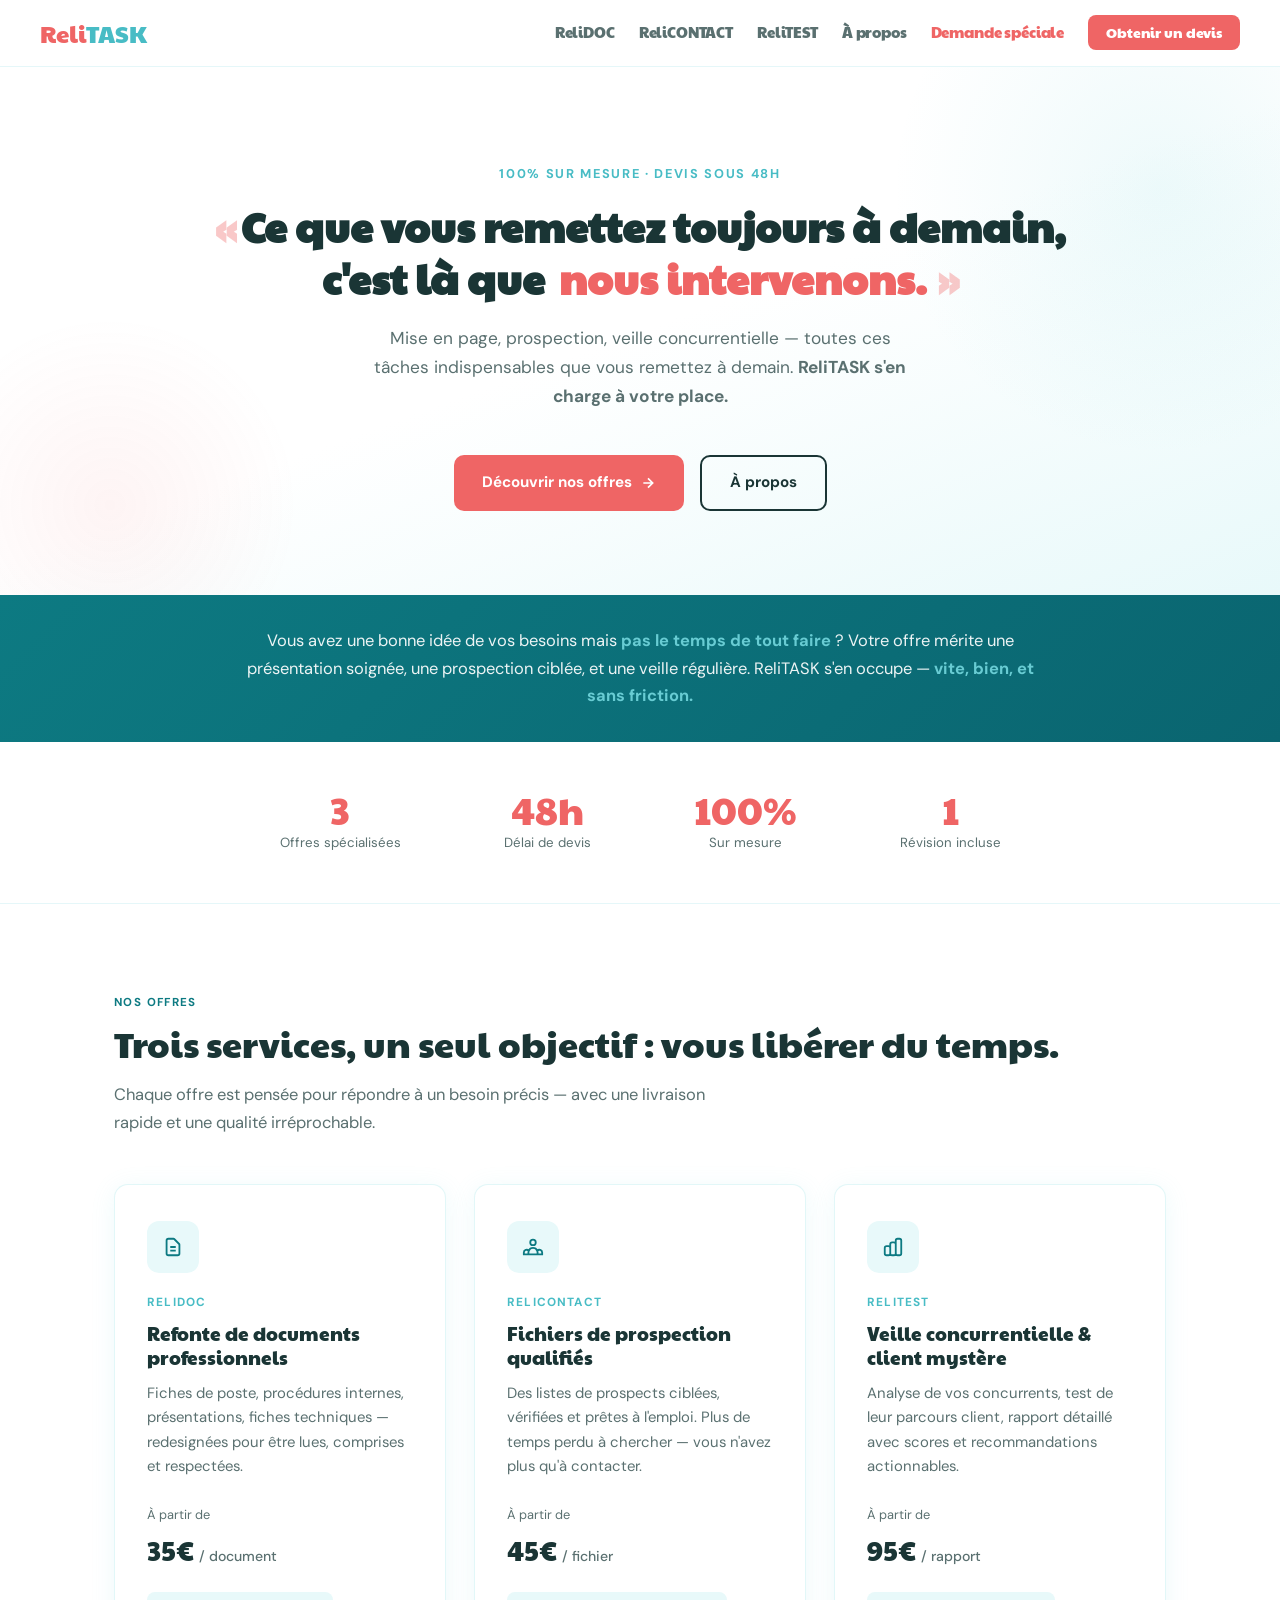
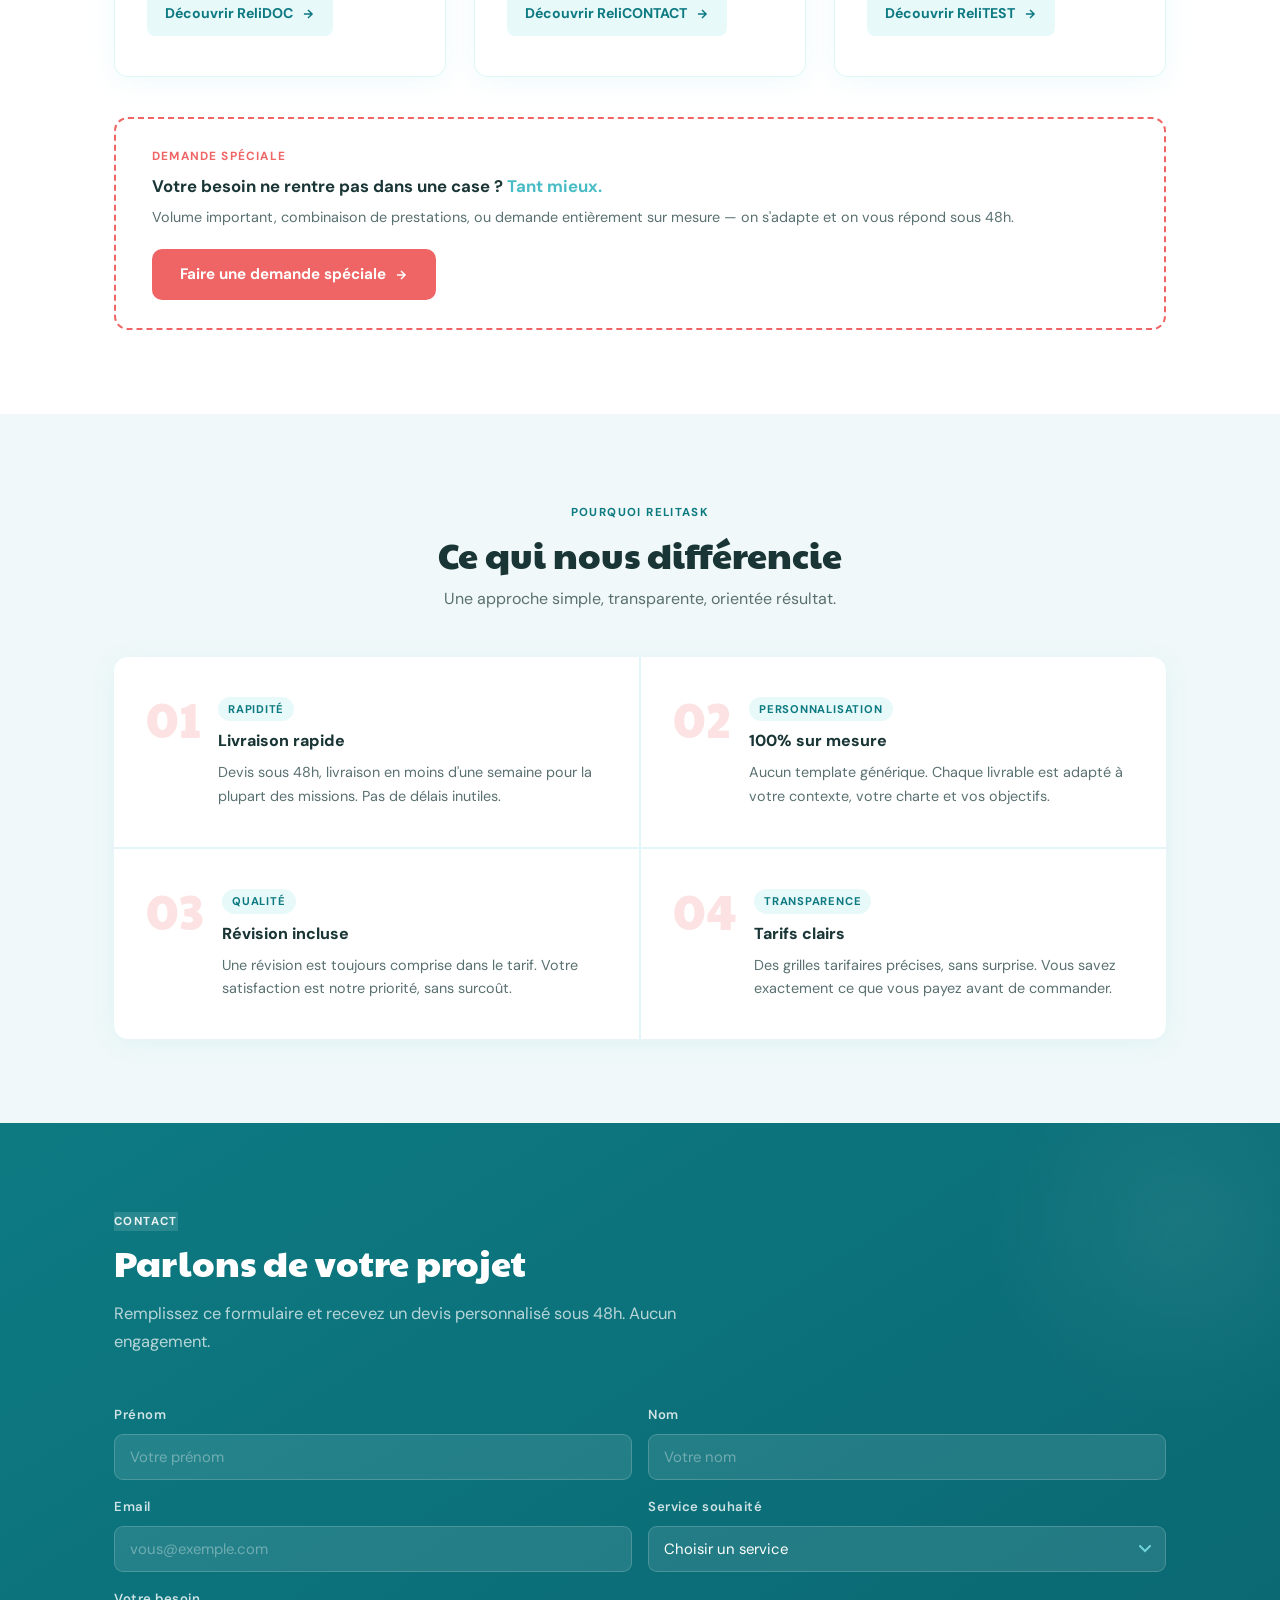
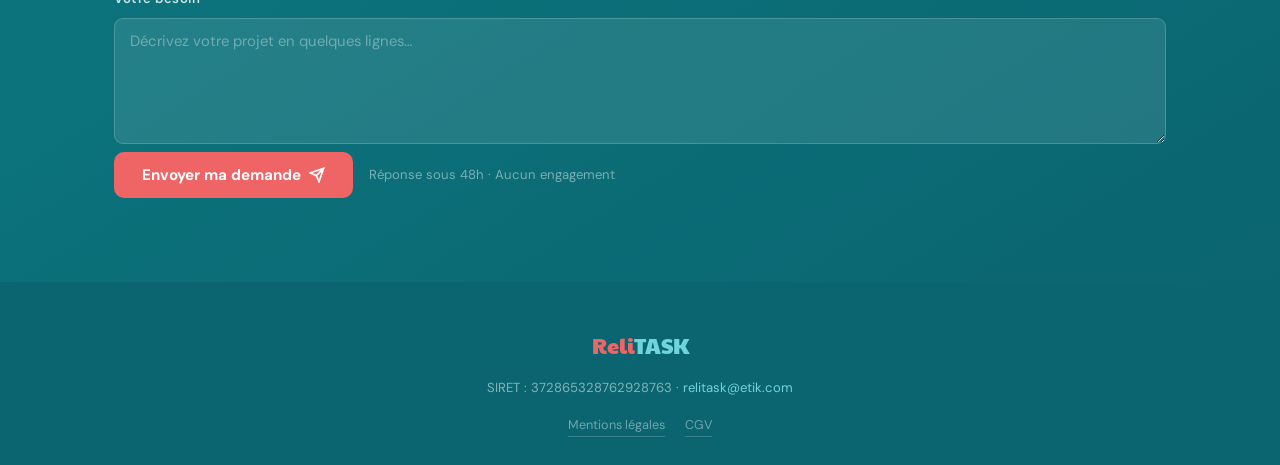
==== index.html @ 3142291b "Add files via upload" ====
<!DOCTYPE html>
<html lang="fr">
<head>
  <meta charset="UTF-8" />
  <meta name="viewport" content="width=device-width, initial-scale=1.0" />
  <title>ReliTASK — Déléguer pour mieux avancer</title>
  <link rel="stylesheet" href="style.css" />
  <link rel="preconnect" href="https://fonts.googleapis.com" />
  <link href="https://fonts.googleapis.com/css2?family=DM+Sans:ital,opsz,wght@0,9..40,300;0,9..40,400;0,9..40,500;0,9..40,600;0,9..40,700;0,9..40,800;1,9..40,400&family=Paytone+One&display=swap" rel="stylesheet" />
  <style>
    /* HERO — animation mot par mot */
    .hero__title .word {
      display: inline-block;
      opacity: 0;
      transform: translateY(26px);
      animation: wordIn 0.52s cubic-bezier(0.22,1,0.36,1) forwards;
    }
    @keyframes wordIn { to { opacity: 1; transform: translateY(0); } }
    .w1{animation-delay:.05s} .w2{animation-delay:.12s} .w3{animation-delay:.19s}
    .w4{animation-delay:.26s} .w5{animation-delay:.33s} .w6{animation-delay:.40s}
    .w7{animation-delay:.47s} .w8{animation-delay:.54s} .w9{animation-delay:.61s}
    .w10{animation-delay:.68s} .w11{animation-delay:.75s}

    /* Guillemets citation */
    .hero-guillemet-open,
    .hero-guillemet-close {
      font-family: var(--font-logo);
      font-size: inherit;
      color: var(--coral);
      opacity: 0.35;
      vertical-align: baseline;
    }
    .hero-guillemet-open { margin-right: 4px; }
    .hero-guillemet-close { margin-left: 4px; }

    /* Surbrillance animée du mot final */
    .hero-key {
      color: var(--coral);
      position: relative;
      display: inline-block;
      padding: 0 6px;
      border-radius: 8px;
      background-size: 0% 100%;
      background-image: linear-gradient(135deg, rgba(239,101,101,0.15), rgba(239,101,101,0.08));
      background-repeat: no-repeat;
      background-position: left center;
      animation: bgReveal 0.7s ease 1.2s forwards;
    }
    @keyframes bgReveal { to { background-size: 100% 100%; } }

    /* Section Pourquoi — nouvelle version */
    .why-v2 {
      display: grid;
      grid-template-columns: 1fr 1fr;
      gap: 2px;
      border-radius: var(--radius);
      overflow: hidden;
      box-shadow: var(--shadow);
      background: rgba(112,212,219,0.1);
    }
    @media (max-width: 700px) { .why-v2 { grid-template-columns: 1fr; } }

    .why-v2-item {
      padding: 38px 32px;
      background: var(--white);
      display: flex;
      gap: 18px;
      align-items: flex-start;
      transition: background 0.22s;
    }
    .why-v2-item:hover { background: var(--cyan-light); }

    .why-v2-num {
      font-family: var(--font-logo);
      font-size: 3rem;
      line-height: 1;
      color: var(--coral);
      opacity: 0.18;
      flex-shrink: 0;
      transition: opacity 0.22s;
    }
    .why-v2-item:hover .why-v2-num { opacity: 0.45; }

    .why-v2-tag {
      display: inline-block;
      background: var(--cyan-light);
      color: var(--cyan-deep);
      font-size: 0.7rem;
      font-weight: 700;
      padding: 3px 10px;
      border-radius: 20px;
      margin-bottom: 7px;
      letter-spacing: 0.07em;
      text-transform: uppercase;
    }
    .why-v2-item h4 { font-weight: 800; font-size: 1rem; color: var(--text-dark); margin-bottom: 6px; }
    .why-v2-item p { font-size: 0.9rem; color: var(--gray); line-height: 1.65; }
  </style>
</head>
<body>

<nav class="navbar">
  <div class="navbar__inner">
    <a href="index.html" class="logo"><span class="reli">Reli</span><span class="task">TASK</span></a>
    <ul class="nav-links">
      <li><a href="relidoc.html">ReliDOC</a></li>
      <li><a href="relicontact.html">ReliCONTACT</a></li>
      <li><a href="relitest.html">ReliTEST</a></li>
      <li><a href="a-propos.html">À propos</a></li>
      <li><a href="devis-special.html" class="nav-special">Demande spéciale</a></li>
      <li><a href="#contact" class="nav-cta">Obtenir un devis</a></li>
    </ul>
  </div>
</nav>

<!-- HERO -->
<section class="hero">
  <div class="hero__label">100% sur mesure · Devis sous 48h</div>
  <h1 class="hero__title" style="font-size:clamp(1.6rem, 3.2vw, 2.6rem); display:flex; flex-direction:column; align-items:center; gap:0.15em;">
    <span style="white-space:nowrap;"><span class="hero-guillemet-open">«</span><span class="word w1">Ce</span>&nbsp;<span class="word w2">que</span>&nbsp;<span class="word w3">vous</span>&nbsp;<span class="word w4">remettez</span>&nbsp;<span class="word w5">toujours</span>&nbsp;<span class="word w6">à</span>&nbsp;<span class="word w7">demain,</span></span>
    <span style="white-space:nowrap;"><span class="word w8">c'est</span>&nbsp;<span class="word w9">là</span>&nbsp;<span class="word w10">que</span>&nbsp;<span class="word w11 hero-key">nous intervenons.</span><span class="hero-guillemet-close">»</span></span>
  </h1>
  <p class="hero__desc" style="animation: wordIn 0.6s ease 0.95s both;">
    Mise en page, prospection, veille concurrentielle — toutes ces tâches indispensables que vous remettez à demain. <strong>ReliTASK s'en charge à votre place.</strong>
  </p>
  <div class="hero__actions" style="animation: wordIn 0.6s ease 1.1s both;">
    <a href="#services" class="btn btn-primary">
      Découvrir nos offres
      <svg width="16" height="16" viewBox="0 0 24 24" fill="none" stroke="currentColor" stroke-width="2.5"><path d="M5 12h14M12 5l7 7-7 7"/></svg>
    </a>
    <a href="a-propos.html" class="btn btn-outline">À propos</a>
  </div>
</section>

<!-- PROBLEM STRIP -->
<div class="problem-strip">
  <p>Vous avez une bonne idée de vos besoins mais <strong>pas le temps de tout faire</strong> ? Votre offre mérite une présentation soignée, une prospection ciblée, et une veille régulière. ReliTASK s'en occupe — <strong>vite, bien, et sans friction.</strong></p>
</div>

<!-- STATS -->
<div class="stats-strip">
  <div class="stats-inner">
    <div class="stat reveal"><div class="stat__num">3</div><div class="stat__label">Offres spécialisées</div></div>
    <div class="stat reveal reveal-delay-1"><div class="stat__num">48h</div><div class="stat__label">Délai de devis</div></div>
    <div class="stat reveal reveal-delay-2"><div class="stat__num">100%</div><div class="stat__label">Sur mesure</div></div>
    <div class="stat reveal reveal-delay-3"><div class="stat__num">1</div><div class="stat__label">Révision incluse</div></div>
  </div>
</div>

<!-- SERVICES -->
<section class="section" id="services" style="position:relative; overflow:hidden;">
  <div class="logo-watermark">RT</div>
  <div class="container" style="position:relative; z-index:1;">
    <div class="badge reveal">Nos offres</div>
    <h2 class="section-title reveal">Trois services, un seul objectif : vous libérer du temps.</h2>
    <p class="section-sub reveal">Chaque offre est pensée pour répondre à un besoin précis — avec une livraison rapide et une qualité irréprochable.</p>

    <div class="services-grid">
      <div class="service-card reveal" onclick="location.href='relidoc.html'">
        <div class="card-icon">
          <svg viewBox="0 0 24 24" fill="none" stroke="currentColor" stroke-width="2"><path d="M9 12h6m-6 4h6m2 5H7a2 2 0 01-2-2V5a2 2 0 012-2h5.586a1 1 0 01.707.293l5.414 5.414a1 1 0 01.293.707V19a2 2 0 01-2 2z"/></svg>
        </div>
        <div class="card-name">ReliDOC</div>
        <div class="card-title">Refonte de documents professionnels</div>
        <p class="card-desc">Fiches de poste, procédures internes, présentations, fiches techniques — redesignées pour être lues, comprises et respectées.</p>
        <div class="card-from">À partir de</div>
        <div class="card-price">35€ <span>/ document</span></div>
        <a href="relidoc.html" class="card-link">Découvrir ReliDOC <svg width="14" height="14" viewBox="0 0 24 24" fill="none" stroke="currentColor" stroke-width="2.5"><path d="M5 12h14M12 5l7 7-7 7"/></svg></a>
      </div>

      <div class="service-card reveal reveal-delay-1" onclick="location.href='relicontact.html'">
        <div class="card-icon">
          <svg viewBox="0 0 24 24" fill="none" stroke="currentColor" stroke-width="2"><path d="M17 20h5v-2a3 3 0 00-5.356-1.857M17 20H7m10 0v-2c0-.656-.126-1.283-.356-1.857M7 20H2v-2a3 3 0 015.356-1.857M7 20v-2c0-.656.126-1.283.356-1.857m0 0a5.002 5.002 0 019.288 0M15 7a3 3 0 11-6 0 3 3 0 016 0z"/></svg>
        </div>
        <div class="card-name">ReliCONTACT</div>
        <div class="card-title">Fichiers de prospection qualifiés</div>
        <p class="card-desc">Des listes de prospects ciblées, vérifiées et prêtes à l'emploi. Plus de temps perdu à chercher — vous n'avez plus qu'à contacter.</p>
        <div class="card-from">À partir de</div>
        <div class="card-price">45€ <span>/ fichier</span></div>
        <a href="relicontact.html" class="card-link">Découvrir ReliCONTACT <svg width="14" height="14" viewBox="0 0 24 24" fill="none" stroke="currentColor" stroke-width="2.5"><path d="M5 12h14M12 5l7 7-7 7"/></svg></a>
      </div>

      <div class="service-card reveal reveal-delay-2" onclick="location.href='relitest.html'">
        <div class="card-icon">
          <svg viewBox="0 0 24 24" fill="none" stroke="currentColor" stroke-width="2"><path d="M9 19v-6a2 2 0 00-2-2H5a2 2 0 00-2 2v6a2 2 0 002 2h2a2 2 0 002-2zm0 0V9a2 2 0 012-2h2a2 2 0 012 2v10m-6 0a2 2 0 002 2h2a2 2 0 002-2m0 0V5a2 2 0 012-2h2a2 2 0 012 2v14a2 2 0 01-2 2h-2a2 2 0 01-2-2z"/></svg>
        </div>
        <div class="card-name">ReliTEST</div>
        <div class="card-title">Veille concurrentielle &amp; client mystère</div>
        <p class="card-desc">Analyse de vos concurrents, test de leur parcours client, rapport détaillé avec scores et recommandations actionnables.</p>
        <div class="card-from">À partir de</div>
        <div class="card-price">95€ <span>/ rapport</span></div>
        <a href="relitest.html" class="card-link">Découvrir ReliTEST <svg width="14" height="14" viewBox="0 0 24 24" fill="none" stroke="currentColor" stroke-width="2.5"><path d="M5 12h14M12 5l7 7-7 7"/></svg></a>
      </div>
    </div>

    <!-- DEMANDE SPÉCIALE avec "Tant mieux" -->
    <div class="reveal" style="margin-top:40px; background:var(--white); border:2px dashed var(--coral); border-radius:var(--radius); padding:28px 36px; display:flex; align-items:center; justify-content:space-between; gap:20px; flex-wrap:wrap;">
      <div>
        <div style="font-size:0.74rem; font-weight:700; letter-spacing:0.1em; text-transform:uppercase; color:var(--coral); margin-bottom:6px;">Demande spéciale</div>
        <p style="font-size:1.05rem; font-weight:700; color:var(--text-dark); margin-bottom:4px;">
          Votre besoin ne rentre pas dans une case ? <span style="color:var(--cyan-dark);">Tant mieux.</span>
        </p>
        <p style="font-size:0.9rem; color:var(--gray);">Volume important, combinaison de prestations, ou demande entièrement sur mesure — on s'adapte et on vous répond sous 48h.</p>
      </div>
      <a href="devis-special.html" class="btn btn-primary" style="flex-shrink:0;">
        Faire une demande spéciale
        <svg width="14" height="14" viewBox="0 0 24 24" fill="none" stroke="currentColor" stroke-width="2.5"><path d="M5 12h14M12 5l7 7-7 7"/></svg>
      </a>
    </div>
  </div>
</section>

<!-- POURQUOI RELITASK — REDESIGNÉ -->
<section class="section section--alt">
  <div class="container">
    <div style="text-align:center; margin-bottom:44px;">
      <div class="badge reveal">Pourquoi ReliTASK</div>
      <h2 class="section-title reveal" style="max-width:560px; margin:0 auto 10px;">Ce qui nous différencie</h2>
      <p style="font-size:1rem; color:var(--gray); max-width:480px; margin:0 auto;" class="reveal">Une approche simple, transparente, orientée résultat.</p>
    </div>

    <div class="why-v2">
      <div class="why-v2-item reveal">
        <div class="why-v2-num">01</div>
        <div>
          <div class="why-v2-tag">Rapidité</div>
          <h4>Livraison rapide</h4>
          <p>Devis sous 48h, livraison en moins d'une semaine pour la plupart des missions. Pas de délais inutiles.</p>
        </div>
      </div>
      <div class="why-v2-item reveal reveal-delay-1">
        <div class="why-v2-num">02</div>
        <div>
          <div class="why-v2-tag">Personnalisation</div>
          <h4>100% sur mesure</h4>
          <p>Aucun template générique. Chaque livrable est adapté à votre contexte, votre charte et vos objectifs.</p>
        </div>
      </div>
      <div class="why-v2-item reveal reveal-delay-1">
        <div class="why-v2-num">03</div>
        <div>
          <div class="why-v2-tag">Qualité</div>
          <h4>Révision incluse</h4>
          <p>Une révision est toujours comprise dans le tarif. Votre satisfaction est notre priorité, sans surcoût.</p>
        </div>
      </div>
      <div class="why-v2-item reveal reveal-delay-2">
        <div class="why-v2-num">04</div>
        <div>
          <div class="why-v2-tag">Transparence</div>
          <h4>Tarifs clairs</h4>
          <p>Des grilles tarifaires précises, sans surprise. Vous savez exactement ce que vous payez avant de commander.</p>
        </div>
      </div>
    </div>
  </div>
</section>

<!-- CONTACT -->
<section class="contact-section" id="contact">
  <div class="container">
    <div class="badge">Contact</div>
    <h2 class="section-title">Parlons de votre projet</h2>
    <p class="section-sub">Remplissez ce formulaire et recevez un devis personnalisé sous 48h. Aucun engagement.</p>
    <form id="contact-form" action="https://formspree.io/f/YOUR_FORM_ID" method="POST">
      <div class="form-grid">
        <div class="form-group">
          <label for="prenom">Prénom</label>
          <input type="text" id="prenom" name="prenom" placeholder="Votre prénom" required />
        </div>
        <div class="form-group">
          <label for="nom">Nom</label>
          <input type="text" id="nom" name="nom" placeholder="Votre nom" required />
        </div>
        <div class="form-group">
          <label for="email">Email</label>
          <input type="email" id="email" name="email" placeholder="vous@exemple.com" required />
        </div>
        <div class="form-group">
          <label for="service">Service souhaité</label>
          <select id="service" name="service">
            <option value="">Choisir un service</option>
            <option value="relidoc">ReliDOC — Documents</option>
            <option value="relicontact">ReliCONTACT — Prospection</option>
            <option value="relitest">ReliTEST — Veille concurrentielle</option>
            <option value="special">Demande spéciale</option>
          </select>
        </div>
        <div class="form-group full">
          <label for="message">Votre besoin</label>
          <textarea id="message" name="message" placeholder="Décrivez votre projet en quelques lignes…"></textarea>
        </div>
      </div>
      <div class="form-submit">
        <button type="submit" class="btn btn-primary" style="background:var(--coral);">
          Envoyer ma demande
          <svg width="16" height="16" viewBox="0 0 24 24" fill="none" stroke="currentColor" stroke-width="2.5"><path d="M22 2L11 13M22 2L15 22l-4-9-9-4 20-7z"/></svg>
        </button>
        <span style="font-size:0.82rem; color:rgba(255,255,255,0.45);">Réponse sous 48h · Aucun engagement</span>
      </div>
      <div class="form-success" id="form-success">Merci ! Votre message a bien été envoyé. Nous vous répondrons sous 48h.</div>
    </form>
  </div>
</section>

<footer class="footer">
  <div class="footer__logo"><span class="reli">Reli</span><span class="task">TASK</span></div>
  <div class="footer__info">SIRET : 372865328762928763 · <a href="mailto:relitask@etik.com">relitask@etik.com</a></div>
  <div class="footer__legal">
    <a href="mentions-legales.html">Mentions légales</a>
    <a href="mentions-legales.html#cgv">CGV</a>
  </div>
</footer>

<script>
  const obs = new IntersectionObserver((e) => e.forEach(x => { if (x.isIntersecting) x.target.classList.add('visible'); }), { threshold: 0.1 });
  document.querySelectorAll('.reveal').forEach(el => obs.observe(el));

  const form = document.getElementById('contact-form');
  if (form) {
    form.addEventListener('submit', function(e) {
      e.preventDefault();
      const action = form.getAttribute('action');
      if (action && action.includes('YOUR_FORM_ID')) {
        document.getElementById('form-success').style.display = 'block';
        form.reset();
        return;
      }
      fetch(form.action, { method: 'POST', body: new FormData(form), headers: { 'Accept': 'application/json' } })
        .then(r => { if (r.ok) { form.reset(); document.getElementById('form-success').style.display = 'block'; } });
    });
  }
</script>
</body>
</html>
---- style.css ----
/* ===== CHARTE GRAPHIQUE RELITASK ===== */
:root {
  --coral:        #ef6565;
  --coral-dark:   #d44f4f;
  --coral-light:  #fef2f2;
  --cyan:         #70d4db;
  --cyan-dark:    #48bcc5;
  --cyan-deep:    #0d7a82;
  --cyan-richer:  #0a6570;
  --cyan-light:   #e8f9fa;
  --white:        #ffffff;
  --text-dark:    #1a3535;
  --gray:         #5a7070;
  --gray-light:   #f0f8f9;
  --font:         'DM Sans', 'Inter', 'Segoe UI', sans-serif;
  --font-logo:    'Paytone One', sans-serif;
  --radius:       14px;
  --shadow:       0 4px 24px rgba(112,212,219,0.12);
  --shadow-hover: 0 12px 44px rgba(112,212,219,0.28);
}
*, *::before, *::after { box-sizing: border-box; margin: 0; padding: 0; }
html { scroll-behavior: smooth; }
body { font-family: var(--font); color: var(--text-dark); background: var(--white); line-height: 1.68; }
img { display: block; max-width: 100%; }
a { text-decoration: none; color: inherit; }
.container { max-width: 1100px; margin: 0 auto; padding: 0 24px; }
.section { padding: 84px 0; }
.section--alt { background: var(--gray-light); }
.section--cyan { background: var(--cyan-light); }
.logo-watermark { position: absolute; font-family: var(--font-logo); font-size: clamp(80px, 18vw, 220px); color: rgba(112,212,219,0.055); pointer-events: none; white-space: nowrap; top: 50%; left: 50%; transform: translate(-50%, -50%); user-select: none; z-index: 0; letter-spacing: -2px; }
.badge { display: inline-block; background: transparent; color: var(--cyan-deep); font-family: var(--font); font-weight: 700; font-size: 0.72rem; letter-spacing: 0.12em; text-transform: uppercase; padding: 0; margin-bottom: 10px; border: none; position: relative; }
.section-title { font-family: var(--font-logo); font-size: clamp(1.65rem, 2.8vw, 2.3rem); font-weight: 400; line-height: 1.2; margin-bottom: 16px; color: var(--text-dark); }
.section-sub { font-size: 1.03rem; color: var(--gray); max-width: 620px; margin-bottom: 48px; }
.reveal { opacity: 0; transform: translateY(26px); transition: opacity 0.58s ease, transform 0.58s ease; }
.reveal.visible { opacity: 1; transform: translateY(0); }
.reveal-delay-1 { transition-delay: 0.1s; }
.reveal-delay-2 { transition-delay: 0.2s; }
.reveal-delay-3 { transition-delay: 0.3s; }
.navbar { position: sticky; top: 0; z-index: 100; background: rgba(255,255,255,0.95); backdrop-filter: blur(16px); border-bottom: 1px solid rgba(112,212,219,0.18); padding: 0 24px; }
.navbar__inner { max-width: 1200px; margin: 0 auto; display: flex; align-items: center; justify-content: space-between; height: 66px; gap: 8px; }
.logo { font-family: var(--font-logo); font-size: 1.5rem; line-height: 1; transition: transform 0.2s; }
.logo:hover { transform: scale(1.05); }
.logo span.reli { color: var(--coral); }
.logo span.task { color: var(--cyan-dark); }
.nav-links { display: flex; gap: 24px; list-style: none; align-items: center; }
.nav-links a { font-family: var(--font-logo); font-size: 0.95rem; font-weight: 400; color: var(--gray); position: relative; transition: color 0.2s; white-space: nowrap; letter-spacing: -0.01em; }
.nav-links a::after { content: ''; position: absolute; bottom: -2px; left: 0; right: 0; height: 2px; background: var(--cyan); transform: scaleX(0); transform-origin: left; transition: transform 0.24s ease; }
.nav-links a:hover, .nav-links a.active { color: var(--cyan-deep); }
.nav-links a:hover::after, .nav-links a.active::after { transform: scaleX(1); }
.nav-special { color: var(--coral) !important; }
.nav-special::after { background: var(--coral) !important; }
.nav-cta { background: var(--coral) !important; color: var(--white) !important; padding: 8px 18px; border-radius: 8px; transition: background 0.2s, transform 0.2s !important; font-size: 0.86rem !important; }
.nav-cta:hover { background: var(--coral-dark) !important; transform: translateY(-1px) !important; }
.nav-cta::after { display: none !important; }
.hero { padding: 96px 24px 84px; text-align: center; background: linear-gradient(160deg, var(--white) 50%, var(--cyan-light) 100%); position: relative; overflow: hidden; }
.hero::before { content: ''; position: absolute; top: -150px; right: -150px; width: 540px; height: 540px; background: radial-gradient(circle, rgba(112,212,219,0.12) 0%, transparent 70%); border-radius: 50%; animation: floatOrb 8s ease-in-out infinite; }
.hero::after { content: ''; position: absolute; bottom: -100px; left: -80px; width: 380px; height: 380px; background: radial-gradient(circle, rgba(239,101,101,0.07) 0%, transparent 70%); border-radius: 50%; animation: floatOrb 11s ease-in-out infinite reverse; }
@keyframes floatOrb { 0%, 100% { transform: translateY(0) scale(1); } 50% { transform: translateY(-22px) scale(1.04); } }
.hero__label { font-size: 0.8rem; font-weight: 700; letter-spacing: 0.13em; text-transform: uppercase; color: var(--cyan-dark); margin-bottom: 20px; position: relative; }
.hero__title { font-family: var(--font-logo); font-size: clamp(2.1rem, 5vw, 3.5rem); line-height: 1.12; max-width: 800px; margin: 0 auto 22px; color: var(--text-dark); position: relative; text-align: center; width: 100%; }
.hero__title .highlight { color: var(--cyan-dark); }
.hero__title .highlight-coral { color: var(--coral); }
.hero__desc { font-size: 1.08rem; color: var(--gray); max-width: 560px; margin: 0 auto 44px; position: relative; }
.hero__actions { display: flex; gap: 16px; justify-content: center; flex-wrap: wrap; position: relative; }
.btn { display: inline-flex; align-items: center; gap: 8px; padding: 13px 28px; border-radius: 10px; font-weight: 700; font-size: 0.95rem; cursor: pointer; transition: all 0.22s; border: none; position: relative; overflow: hidden; font-family: var(--font); }
.btn::after { content: ''; position: absolute; inset: 0; background: rgba(255,255,255,0.16); transform: scaleX(0); transform-origin: left; transition: transform 0.3s ease; }
.btn:hover::after { transform: scaleX(1); }
.btn-primary { background: var(--coral); color: var(--white); }
.btn-primary:hover { background: var(--coral-dark); transform: translateY(-2px); box-shadow: 0 8px 24px rgba(239,101,101,0.28); }
.btn-outline { background: transparent; color: var(--text-dark); border: 2px solid var(--text-dark); }
.btn-outline:hover { border-color: var(--cyan); color: var(--cyan-deep); transform: translateY(-2px); }
.btn-white { background: var(--white); color: var(--cyan-deep); padding: 12px 26px; border-radius: 9px; font-weight: 800; font-size: 0.92rem; white-space: nowrap; transition: all 0.2s; }
.btn-white:hover { transform: translateY(-2px); box-shadow: 0 6px 20px rgba(0,0,0,0.14); }
.problem-strip { background: linear-gradient(135deg, var(--cyan-deep) 0%, var(--cyan-richer) 100%); color: var(--white); padding: 32px 24px; text-align: center; }
.problem-strip p { max-width: 800px; margin: 0 auto; font-size: 1.03rem; opacity: 0.92; }
.problem-strip strong { color: var(--cyan); }
.stats-strip { padding: 48px 24px; border-bottom: 1px solid rgba(112,212,219,0.18); }
.stats-inner { max-width: 800px; margin: 0 auto; display: flex; justify-content: space-around; gap: 24px; flex-wrap: wrap; }
.stat { text-align: center; }
.stat__num { font-family: var(--font-logo); font-size: 2.4rem; color: var(--coral); line-height: 1; transition: transform 0.3s; }
.stat:hover .stat__num { transform: scale(1.14); }
.stat__label { font-size: 0.83rem; color: var(--gray); margin-top: 4px; }
.services-grid { display: grid; grid-template-columns: repeat(auto-fit, minmax(300px, 1fr)); gap: 28px; margin-top: 16px; }
.service-card { background: var(--white); border: 1.5px solid rgba(112,212,219,0.2); border-radius: var(--radius); padding: 36px 32px 40px; box-shadow: var(--shadow); transition: all 0.32s cubic-bezier(0.34,1.3,0.64,1); display: flex; flex-direction: column; cursor: pointer; position: relative; overflow: hidden; }
.service-card::before { content: ''; position: absolute; top: 0; left: 0; right: 0; height: 4px; background: linear-gradient(90deg, var(--coral), var(--cyan)); transform: scaleX(0); transform-origin: left; transition: transform 0.3s ease; }
.service-card:hover { transform: translateY(-8px) scale(1.01); box-shadow: var(--shadow-hover); border-color: var(--cyan); }
.service-card:hover::before { transform: scaleX(1); }
.card-icon { width: 52px; height: 52px; border-radius: 12px; background: var(--cyan-light); display: flex; align-items: center; justify-content: center; margin-bottom: 20px; transition: background 0.22s, transform 0.22s; }
.service-card:hover .card-icon { background: var(--cyan); transform: rotate(-4deg) scale(1.08); }
.card-icon svg { width: 22px; height: 22px; color: var(--cyan-deep); transition: color 0.2s; stroke-width: 2; }
.service-card:hover .card-icon svg { color: var(--white); }
.card-name { font-size: 0.74rem; font-weight: 700; letter-spacing: 0.1em; text-transform: uppercase; color: var(--cyan-dark); margin-bottom: 8px; }
.card-title { font-family: var(--font-logo); font-size: 1.2rem; font-weight: 400; margin-bottom: 12px; color: var(--text-dark); line-height: 1.25; }
.card-desc { font-size: 0.93rem; color: var(--gray); flex: 1; margin-bottom: 26px; line-height: 1.62; }
.card-from { font-size: 0.8rem; color: var(--gray); margin-bottom: 3px; }
.card-price { font-family: var(--font-logo); font-size: 1.7rem; color: var(--text-dark); margin-bottom: 18px; }
.card-price span { font-size: 0.88rem; font-weight: 500; color: var(--gray); font-family: var(--font); }
.card-link { display: inline-flex; align-items: center; gap: 8px; background: var(--cyan-light); color: var(--cyan-deep); font-weight: 700; font-size: 0.88rem; padding: 10px 18px; border-radius: 8px; transition: all 0.22s; align-self: flex-start; }
.card-link:hover { background: var(--coral); color: var(--white); }
.card-link svg { transition: transform 0.2s; }
.card-link:hover svg { transform: translateX(4px); }
.why-grid { display: grid; grid-template-columns: repeat(auto-fit, minmax(220px, 1fr)); gap: 24px; }
.why-item { display: flex; flex-direction: column; gap: 10px; padding: 26px 22px; background: var(--white); border-radius: var(--radius); box-shadow: var(--shadow); border-bottom: 3px solid transparent; transition: border-color 0.22s, transform 0.22s; }
.why-item:hover { border-color: var(--cyan); transform: translateY(-4px); }
.why-icon { width: 40px; height: 40px; background: var(--cyan-light); border-radius: 10px; display: flex; align-items: center; justify-content: center; margin-bottom: 4px; }
.why-icon svg { width: 20px; height: 20px; color: var(--cyan-deep); stroke-width: 2; }
.why-item h4 { font-family: var(--font-logo); font-size: 1rem; font-weight: 400; color: var(--text-dark); }
.why-item p { font-size: 0.89rem; color: var(--gray); }
.page-hero { padding: 80px 24px 72px; background: linear-gradient(145deg, var(--cyan-light) 0%, var(--white) 65%); position: relative; overflow: hidden; }
.page-hero::before { content: ''; position: absolute; top: -80px; right: -80px; width: 420px; height: 420px; background: radial-gradient(circle, rgba(112,212,219,0.16) 0%, transparent 70%); border-radius: 50%; animation: floatOrb 9s ease-in-out infinite; }
.page-hero .container { position: relative; z-index: 1; }
.page-hero__eyebrow { display: flex; align-items: center; gap: 12px; margin-bottom: 20px; }
.page-hero__back { display: inline-flex; align-items: center; gap: 6px; font-size: 0.87rem; font-weight: 600; color: var(--gray); transition: color 0.2s, gap 0.2s; }
.page-hero__back:hover { color: var(--coral); gap: 10px; }
.page-hero__tag { font-size: 0.74rem; font-weight: 700; letter-spacing: 0.1em; text-transform: uppercase; color: var(--cyan-deep); background: var(--white); border: 1.5px solid var(--cyan); padding: 3px 12px; border-radius: 20px; }
.page-hero__title { font-family: var(--font-logo); font-size: clamp(1.9rem, 4.5vw, 3rem); line-height: 1.12; max-width: 700px; margin-bottom: 18px; color: var(--text-dark); }
.page-hero__title .accent { color: var(--cyan-dark); }
.page-hero__title .accent-coral { color: var(--coral); }
.page-hero__desc { font-size: 1.06rem; color: var(--gray); max-width: 600px; }
.problem-box { background: var(--coral-light); border-left: 4px solid var(--coral); border-radius: var(--radius); padding: 22px 26px; margin: 40px 0; }
.problem-box__label { font-size: 0.75rem; font-weight: 800; letter-spacing: 0.12em; text-transform: uppercase; color: var(--coral-dark); margin-bottom: 7px; }
.problem-box p { font-size: 0.96rem; color: var(--text-dark); font-weight: 500; }
.pricing-section { padding: 72px 0; }
.pricing-grid { display: grid; grid-template-columns: repeat(auto-fit, minmax(200px, 1fr)); gap: 16px; margin-top: 40px; }
.pricing-card { background: var(--cyan-light); border: 2px solid transparent; border-radius: var(--radius); padding: 28px 22px; text-align: center; transition: all 0.24s; }
.pricing-card:hover { border-color: var(--cyan); transform: translateY(-5px); box-shadow: var(--shadow-hover); }
.pricing-card.featured { background: var(--cyan); }
.pricing-card__label { font-size: 0.74rem; font-weight: 700; letter-spacing: 0.1em; text-transform: uppercase; color: var(--cyan-deep); margin-bottom: 7px; }
.pricing-card__volume { font-size: 0.9rem; color: var(--gray); margin-bottom: 11px; }
.pricing-card__price { font-family: var(--font-logo); font-size: 1.9rem; color: var(--text-dark); line-height: 1; margin-bottom: 4px; }
.pricing-card__unit { font-size: 0.83rem; color: var(--gray); margin-bottom: 10px; }
.pricing-card__option { font-size: 0.78rem; font-weight: 600; color: var(--cyan-deep); background: rgba(255,255,255,0.6); border-radius: 6px; padding: 4px 10px; display: inline-block; }
.pricing-card__savings { font-size: 0.8rem; font-weight: 700; color: var(--coral-dark); margin-top: 8px; }
.pricing-note { margin-top: 20px; background: var(--coral-light); border-radius: 8px; padding: 14px 18px; font-size: 0.87rem; color: var(--coral-dark); font-weight: 600; text-align: center; }
.includes-grid { display: grid; grid-template-columns: 1fr 1fr; gap: 24px; margin-top: 40px; }
@media (max-width: 640px) { .includes-grid { grid-template-columns: 1fr; } }
.includes-box { border-radius: var(--radius); padding: 26px; }
.includes-box--yes { background: var(--cyan-light); border: 1.5px solid rgba(112,212,219,0.38); }
.includes-box--no { background: var(--coral-light); border: 1.5px solid rgba(239,101,101,0.22); }
.includes-box__title { display: flex; align-items: center; gap: 8px; font-size: 0.8rem; font-weight: 800; letter-spacing: 0.08em; text-transform: uppercase; margin-bottom: 14px; }
.includes-box--yes .includes-box__title { color: var(--cyan-deep); }
.includes-box--no .includes-box__title { color: var(--coral-dark); }
.includes-box ul { list-style: none; }
.includes-box li { display: flex; align-items: flex-start; gap: 10px; font-size: 0.91rem; color: var(--text-dark); padding: 7px 0; border-bottom: 1px solid rgba(0,0,0,0.05); }
.includes-box li:last-child { border-bottom: none; }
.check { color: var(--cyan-deep); font-weight: 900; }
.cross { color: var(--coral-dark); font-weight: 900; }
.criteria-grid { display: grid; grid-template-columns: repeat(auto-fit, minmax(260px, 1fr)); gap: 20px; margin-top: 36px; }
.criteria-card { background: var(--white); border: 1.5px solid rgba(112,212,219,0.2); border-radius: var(--radius); padding: 22px; box-shadow: var(--shadow); transition: transform 0.2s, border-color 0.2s; }
.criteria-card:hover { transform: translateY(-3px); border-color: var(--cyan); }
.criteria-card__label { font-size: 0.73rem; font-weight: 800; letter-spacing: 0.1em; text-transform: uppercase; color: var(--cyan-deep); margin-bottom: 10px; }
.criteria-card ul { list-style: none; }
.criteria-card li { font-size: 0.87rem; color: var(--gray); padding: 4px 0 4px 14px; position: relative; }
.criteria-card li::before { content: '→'; position: absolute; left: 0; color: var(--coral); font-size: 0.73rem; }
.devis-cta { background: linear-gradient(135deg, var(--cyan-deep), var(--cyan-richer)); border-radius: var(--radius); padding: 28px 32px; display: flex; align-items: center; justify-content: space-between; gap: 20px; flex-wrap: wrap; margin: 40px 0; }
.devis-cta p { color: var(--white); font-size: 1rem; font-weight: 600; }
.devis-cta strong { display: block; font-size: 1.1rem; }
.comparison-section { padding: 80px 0; }
.comparison-wrap { position: relative; overflow: hidden; border-radius: var(--radius); box-shadow: var(--shadow-hover); cursor: col-resize; user-select: none; border: 1.5px solid rgba(112,212,219,0.25); height: 500px; }
.comparison-before, .comparison-after-panel { position: absolute; top: 0; left: 0; right: 0; bottom: 0; overflow: hidden; }
.comparison-after-panel { clip-path: inset(0 50% 0 0); }
.comparison-handle { position: absolute; top: 0; bottom: 0; left: 50%; transform: translateX(-50%); width: 3px; background: var(--white); z-index: 10; pointer-events: none; box-shadow: 0 0 10px rgba(0,0,0,0.2); }
.comparison-handle-btn { position: absolute; top: 50%; left: 50%; transform: translate(-50%, -50%); width: 44px; height: 44px; background: var(--white); border-radius: 50%; box-shadow: 0 4px 16px rgba(0,0,0,0.18); display: flex; align-items: center; justify-content: center; pointer-events: none; z-index: 11; }
.comparison-handle-btn svg { width: 18px; height: 18px; color: var(--text-dark); }
.comparison-labels { position: absolute; top: 14px; left: 0; right: 0; display: flex; justify-content: space-between; padding: 0 16px; z-index: 12; pointer-events: none; }
.comparison-labels span { background: rgba(0,0,0,0.5); color: var(--white); font-size: 0.73rem; font-weight: 700; padding: 5px 12px; border-radius: 20px; letter-spacing: 0.07em; text-transform: uppercase; }
.comparison-labels .label-after { background: var(--coral); }
.fp-before { width: 100%; height: 100%; background: #ebebeb; font-family: 'Times New Roman', Times, serif; font-size: 10px; color: #111; padding: 22px; overflow: hidden; }
.fp-before-header { background: #c0c0c0; border: 2px solid #888; padding: 10px 16px; text-align: center; font-size: 12.5px; font-weight: bold; text-transform: uppercase; margin-bottom: 12px; }
.fp-before-meta { border: 1px solid #aaa; padding: 8px 12px; font-size: 10px; margin-bottom: 14px; line-height: 1.8; background: #ddd; }
.fp-before-meta .red { color: #cc0000; font-weight: bold; }
.fp-before-section { font-weight: bold; text-transform: uppercase; font-size: 10px; border-bottom: 1.5px solid #777; padding-bottom: 3px; margin: 12px 0 7px; }
.fp-before ul { padding-left: 14px; }
.fp-before li { margin-bottom: 4px; font-size: 10px; }
.fp-before .red { color: #cc0000; font-weight: bold; }
.fp-before-postuler { border: 1px dashed #888; padding: 8px 10px; margin-top: 12px; font-size: 9.5px; background: #e5e5e5; }
.fp-before-footer { font-style: italic; font-size: 8.5px; color: #888; text-align: center; margin-top: 20px; }
.fp-after { width: 100%; height: 100%; background: var(--white); display: flex; overflow: hidden; }
.fp-after-sidebar { width: 38%; background: linear-gradient(180deg, #391165 0%, #1c0a3a 100%); padding: 22px 16px; color: white; display: flex; flex-direction: column; gap: 14px; }
.fp-after-logo { font-family: 'Paytone One', sans-serif; font-size: 16px; }
.fp-after-logo span { color: var(--coral); }
.fp-after-about { font-size: 8.5px; opacity: 0.75; line-height: 1.5; }
.fp-after-label { font-size: 7.5px; font-weight: 700; letter-spacing: 0.12em; text-transform: uppercase; color: var(--cyan); margin-bottom: 5px; }
.fp-after-detail { background: rgba(255,255,255,0.08); border-radius: 5px; padding: 6px 9px; margin-top: 5px; }
.fp-after-detail span { font-size: 8px; opacity: 0.65; display: block; margin-bottom: 1px; }
.fp-after-detail strong { font-size: 10px; }
.fp-after-body { flex: 1; padding: 20px 16px; overflow: hidden; }
.fp-after-title { font-family: 'Paytone One', sans-serif; font-size: 17px; color: #391165; line-height: 1.2; margin-bottom: 4px; }
.fp-after-title span { color: var(--coral); }
.fp-after-tags { font-size: 8px; color: var(--gray); margin-bottom: 14px; }
.fp-after-block { margin-bottom: 11px; }
.fp-after-block-title { font-size: 7.5px; font-weight: 800; text-transform: uppercase; letter-spacing: 0.09em; color: var(--cyan-deep); border-bottom: 2px solid var(--cyan); padding-bottom: 3px; margin-bottom: 6px; }
.fp-after-block ul { list-style: none; }
.fp-after-block li { font-size: 9px; padding: 3px 0 3px 13px; position: relative; color: var(--text-dark); border-bottom: 1px solid rgba(0,0,0,0.04); }
.fp-after-block li::before { content: '✓'; position: absolute; left: 0; color: var(--cyan-deep); font-weight: 900; font-size: 8px; }
.proc-before { width: 100%; height: 100%; background: #f0f0f0; font-family: 'Times New Roman', Times, serif; font-size: 10px; color: #222; padding: 20px; overflow: hidden; }
.proc-before-header { border: 2px solid #777; background: #d4d4d4; padding: 10px 14px; text-align: center; font-size: 12px; font-weight: bold; text-transform: uppercase; margin-bottom: 12px; }
.proc-before-meta { border: 1px solid #aaa; background: #dedede; padding: 8px 12px; font-size: 9.5px; margin-bottom: 14px; line-height: 1.9; }
.proc-before-meta .red { color: #cc0000; font-weight: bold; }
.proc-before-section { font-weight: bold; text-transform: uppercase; font-size: 10px; border-bottom: 2px solid #666; padding-bottom: 3px; margin: 11px 0 7px; }
.proc-before ul { list-style: disc; padding-left: 14px; }
.proc-before li { margin-bottom: 4px; font-size: 9.5px; }
.proc-before .red { color: #cc0000; font-weight: bold; }
.proc-before-warning { border: 1px dashed #888; padding: 8px 10px; margin-top: 12px; font-size: 9px; background: #e8e8e8; }
.proc-before-footer { font-style: italic; font-size: 8px; color: #888; text-align: center; margin-top: 18px; }
.proc-after { width: 100%; height: 100%; background: var(--white); padding: 22px; overflow: hidden; }
.proc-after-header { display: flex; justify-content: space-between; align-items: flex-start; border-bottom: 3px solid var(--cyan); padding-bottom: 12px; margin-bottom: 18px; }
.proc-after-logo { font-family: 'Paytone One', sans-serif; font-size: 16px; color: #391165; }
.proc-after-logo span { color: var(--coral); }
.proc-after-docinfo { text-align: right; font-size: 8px; color: var(--gray); }
.proc-after-docinfo strong { color: var(--coral); font-size: 9px; display: block; }
.proc-after-title { font-family: 'Paytone One', sans-serif; font-size: 18px; color: #391165; margin-bottom: 4px; }
.proc-after-title span { color: var(--coral); }
.proc-after-subtitle { font-size: 9px; color: var(--gray); margin-bottom: 14px; }
.proc-after-meta { display: grid; grid-template-columns: 1fr 1fr 1fr; gap: 8px; margin-bottom: 16px; }
.proc-after-meta-card { background: var(--gray-light); border-left: 3px solid #391165; padding: 7px 9px; border-radius: 0 6px 6px 0; }
.proc-after-meta-card span { font-size: 7.5px; text-transform: uppercase; color: var(--gray); display: block; margin-bottom: 2px; letter-spacing: 0.06em; }
.proc-after-meta-card strong { font-size: 9px; color: #391165; }
.proc-after-steps { display: flex; flex-direction: column; gap: 10px; }
.proc-after-step { display: grid; grid-template-columns: 36px 1fr; gap: 10px; align-items: flex-start; }
.proc-after-num { width: 32px; height: 32px; border-radius: 50%; background: #391165; color: white; display: flex; align-items: center; justify-content: center; font-family: 'Paytone One', sans-serif; font-size: 13px; border: 2.5px solid var(--cyan); flex-shrink: 0; }
.proc-after-num.coral { background: var(--coral); border-color: rgba(255,255,255,0.7); }
.proc-after-step-content { border: 1px solid rgba(0,0,0,0.08); border-radius: 7px; padding: 10px 12px; }
.proc-after-step-content h4 { font-size: 10px; font-weight: 800; color: #391165; margin-bottom: 5px; }
.proc-after-step-content ul { list-style: none; }
.proc-after-step-content li { font-size: 8.5px; color: var(--gray); padding: 2px 0 2px 12px; position: relative; }
.proc-after-step-content li::before { content: '✓'; position: absolute; left: 0; color: var(--cyan-deep); font-size: 8px; }
.contact-preview { position: relative; border-radius: var(--radius); overflow: hidden; box-shadow: var(--shadow-hover); margin-top: 40px; }
.contact-preview-inner { padding: 28px; background: white; }
.contact-preview-header { display: flex; justify-content: space-between; align-items: center; margin-bottom: 16px; padding-bottom: 12px; border-bottom: 2px solid var(--cyan); }
.contact-preview-logo { font-family: var(--font-logo); font-size: 15px; }
.contact-preview-logo span { color: var(--coral); }
.contact-preview-table { width: 100%; border-collapse: collapse; font-size: 11px; }
.contact-preview-table th { background: var(--cyan-deep); color: white; padding: 8px 10px; text-align: left; font-size: 9.5px; text-transform: uppercase; letter-spacing: 0.06em; }
.contact-preview-table td { padding: 7px 10px; border-bottom: 1px solid rgba(112,212,219,0.18); }
.contact-preview-table tr:nth-child(even) td { background: var(--cyan-light); }
.blur-row td { filter: blur(5px); user-select: none; pointer-events: none; }
.contact-preview-overlay { position: absolute; bottom: 0; left: 0; right: 0; height: 50%; background: linear-gradient(to bottom, rgba(255,255,255,0) 0%, rgba(255,255,255,0.97) 60%); display: flex; flex-direction: column; align-items: center; justify-content: flex-end; padding-bottom: 32px; }
.status-badge { display: inline-block; padding: 2px 8px; border-radius: 10px; font-size: 8.5px; font-weight: 700; }
.status-hot { background: var(--coral-light); color: var(--coral-dark); }
.status-warm { background: #fff8e1; color: #b45309; }
.status-cold { background: var(--cyan-light); color: var(--cyan-deep); }
.report-preview { background: white; border-radius: var(--radius); box-shadow: var(--shadow-hover); overflow: hidden; margin-top: 40px; }
.report-preview-header { background: linear-gradient(135deg, var(--cyan-deep), var(--cyan-richer)); color: white; padding: 20px 28px; display: flex; justify-content: space-between; align-items: center; }
.report-preview-logo { font-family: var(--font-logo); font-size: 16px; }
.report-preview-logo span { color: var(--coral); }
.report-preview-score { width: 56px; height: 56px; background: var(--coral); border-radius: 50%; display: flex; flex-direction: column; align-items: center; justify-content: center; }
.report-preview-score .num { font-family: var(--font-logo); font-size: 18px; color: white; line-height: 1; }
.report-preview-score .denom { font-size: 8px; color: rgba(255,255,255,0.75); }
.report-preview-body { padding: 24px 28px; }
.report-bar { display: flex; align-items: center; gap: 12px; margin-bottom: 12px; }
.report-bar-label { font-size: 9px; font-weight: 700; color: var(--gray); width: 110px; text-transform: uppercase; letter-spacing: 0.06em; flex-shrink: 0; }
.report-bar-track { flex: 1; height: 10px; background: var(--cyan-light); border-radius: 5px; overflow: hidden; }
.report-bar-fill { height: 100%; border-radius: 5px; background: linear-gradient(90deg, var(--cyan), var(--cyan-dark)); }
.report-bar-fill.low { background: linear-gradient(90deg, var(--coral), var(--coral-dark)); }
.report-bar-score { font-size: 9px; font-weight: 700; color: var(--text-dark); width: 32px; text-align: right; flex-shrink: 0; }
.contact-section { padding: 84px 0; background: linear-gradient(148deg, var(--cyan-deep) 0%, var(--cyan-richer) 100%); color: var(--white); position: relative; overflow: hidden; }
.contact-section::before { content: ''; position: absolute; top: -100px; right: -100px; width: 400px; height: 400px; background: radial-gradient(circle, rgba(255,255,255,0.06) 0%, transparent 70%); border-radius: 50%; }
.contact-section .section-title { color: var(--white); }
.contact-section .section-sub { color: rgba(255,255,255,0.7); }
.contact-section .badge { background: rgba(255,255,255,0.12); color: rgba(255,255,255,0.9); }
.form-grid { display: grid; grid-template-columns: 1fr 1fr; gap: 16px; }
@media (max-width: 580px) { .form-grid { grid-template-columns: 1fr; } }
.form-group { display: flex; flex-direction: column; gap: 8px; }
.form-group.full { grid-column: 1 / -1; }
.form-group label { font-size: 0.82rem; font-weight: 600; color: rgba(255,255,255,0.8); letter-spacing: 0.04em; }
.form-group input, .form-group select, .form-group textarea { background: rgba(255,255,255,0.1); border: 1.5px solid rgba(255,255,255,0.18); border-radius: 9px; padding: 12px 15px; font-size: 0.93rem; color: var(--white); font-family: var(--font); transition: border-color 0.2s, background 0.2s; outline: none; }
.form-group input::placeholder, .form-group textarea::placeholder { color: rgba(255,255,255,0.35); }
.form-group input:focus, .form-group select:focus, .form-group textarea:focus { border-color: var(--cyan); background: rgba(255,255,255,0.14); }
.form-group select { cursor: pointer; appearance: none; background-image: url("data:image/svg+xml,%3Csvg xmlns='http://www.w3.org/2000/svg' width='12' height='8' fill='none'%3E%3Cpath d='M1 1l5 5 5-5' stroke='%2370d4db' stroke-width='2' stroke-linecap='round'/%3E%3C/svg%3E"); background-repeat: no-repeat; background-position: right 14px center; background-color: rgba(255,255,255,0.1); padding-right: 38px; }
.form-group select option { background: var(--cyan-richer); color: var(--white); }
.form-group textarea { resize: vertical; min-height: 126px; }
.form-submit { margin-top: 8px; display: flex; align-items: center; gap: 16px; flex-wrap: wrap; }
.form-success { display: none; background: rgba(112,212,219,0.2); border: 1.5px solid var(--cyan); border-radius: 9px; padding: 14px 18px; font-size: 0.91rem; color: var(--cyan); font-weight: 600; margin-top: 16px; }
.about-hero { padding: 88px 24px 80px; background: linear-gradient(145deg, var(--cyan-light) 0%, var(--white) 60%); position: relative; overflow: hidden; }
.about-hero .container { position: relative; z-index: 1; }
.about-hero-grid { display: grid; grid-template-columns: auto 1fr; gap: 64px; align-items: center; }
@media (max-width: 768px) { .about-hero-grid { grid-template-columns: 1fr; gap: 40px; } }
.founder-photo-wrap { width: 280px; height: 380px; border-radius: 20px; overflow: hidden; position: relative; flex-shrink: 0; box-shadow: var(--shadow-hover); border: 3px solid var(--white); outline: 3px solid var(--cyan); outline-offset: 4px; }
.founder-photo { position: absolute; top: 50%; left: 50%; height: 280px; width: auto; transform: translate(-50%, -50%) rotate(-90deg); }
.founder-tag { position: absolute; bottom: 16px; left: 50%; transform: translateX(-50%); background: var(--coral); color: white; font-size: 0.77rem; font-weight: 700; padding: 6px 16px; border-radius: 20px; white-space: nowrap; z-index: 2; }
.about-intro-label { font-size: 0.74rem; font-weight: 700; letter-spacing: 0.13em; text-transform: uppercase; color: var(--cyan-dark); margin-bottom: 12px; }
.about-intro-title { font-family: var(--font-logo); font-size: clamp(1.8rem, 3.5vw, 2.8rem); line-height: 1.15; color: var(--text-dark); margin-bottom: 8px; }
.about-intro-title span { color: var(--coral); }
.about-intro-subtitle { font-size: 1rem; color: var(--gray); margin-bottom: 24px; font-weight: 500; }
.about-intro-desc { font-size: 1.04rem; color: var(--text-dark); line-height: 1.72; }
.special-hero { padding: 80px 24px 64px; background: linear-gradient(145deg, var(--coral-light) 0%, var(--white) 70%); position: relative; overflow: hidden; }
.special-hero::before { content: ''; position: absolute; top: -60px; right: -60px; width: 340px; height: 340px; background: radial-gradient(circle, rgba(239,101,101,0.1) 0%, transparent 70%); border-radius: 50%; }
.special-hero .container { position: relative; z-index: 1; }
.footer { background: var(--cyan-richer); padding: 44px 24px 28px; text-align: center; color: rgba(255,255,255,0.5); }
.footer__logo { font-family: var(--font-logo); font-size: 1.4rem; margin-bottom: 12px; }
.footer__logo span.reli { color: var(--coral); }
.footer__logo span.task { color: var(--cyan); }
.footer__info { font-size: 0.82rem; line-height: 1.9; }
.footer__info a { color: var(--cyan); transition: color 0.2s; }
.footer__info a:hover { color: var(--white); }
.footer__legal { display: flex; justify-content: center; gap: 20px; margin-top: 14px; flex-wrap: wrap; }
.footer__legal a { font-size: 0.79rem; color: rgba(255,255,255,0.42); border-bottom: 1px solid rgba(255,255,255,0.18); transition: color 0.2s; }
.footer__legal a:hover { color: var(--white); }
.legal-section { padding: 72px 0; max-width: 800px; margin: 0 auto; }
.legal-section h2 { font-family: var(--font-logo); font-size: 1.2rem; font-weight: 400; color: var(--cyan-deep); margin-top: 38px; margin-bottom: 11px; border-bottom: 2px solid var(--cyan-light); padding-bottom: 6px; }
.legal-section h2:first-child { margin-top: 0; }
.legal-section p { font-size: 0.95rem; color: var(--gray); margin-bottom: 11px; line-height: 1.7; }
.legal-section .placeholder-block { background: var(--cyan-light); border: 2px dashed var(--cyan); border-radius: 10px; padding: 18px 22px; color: var(--cyan-deep); font-size: 0.89rem; font-style: italic; text-align: center; margin: 18px 0; }
@media (max-width: 768px) { .section { padding: 58px 0; } .nav-links { display: none; } .hero { padding: 70px 20px 58px; } .page-hero, .about-hero, .special-hero { padding: 58px 20px 52px; } .pricing-grid { grid-template-columns: 1fr 1fr; } .devis-cta { flex-direction: column; text-align: center; } .contact-section { padding: 58px 0; } .comparison-wrap { height: 340px; } .fp-after-sidebar { width: 32%; padding: 14px 10px; } }
@media (max-width: 480px) { .pricing-grid { grid-template-columns: 1fr; } .comparison-wrap { height: 280px; } .founder-photo-wrap { width: 220px; height: 300px; margin: 0 auto; } }

/* ===== WHY-V2 SECTION ===== */
.why-v2 { display: grid; grid-template-columns: 1fr 1fr; gap: 2px; border-radius: var(--radius); overflow: hidden; box-shadow: var(--shadow); background: rgba(112,212,219,0.1); }
@media (max-width: 700px) { .why-v2 { grid-template-columns: 1fr; } }
.why-v2-item { padding: 38px 32px; background: var(--white); display: flex; gap: 18px; align-items: flex-start; transition: background 0.22s; }
.why-v2-item:hover { background: var(--cyan-light); }
.why-v2-num { font-family: var(--font-logo); font-size: 3rem; line-height: 1; color: var(--coral); opacity: 0.18; flex-shrink: 0; transition: opacity 0.22s; }
.why-v2-item:hover .why-v2-num { opacity: 0.45; }
.why-v2-tag { display: inline-block; background: var(--cyan-light); color: var(--cyan-deep); font-size: 0.7rem; font-weight: 700; padding: 3px 10px; border-radius: 20px; margin-bottom: 7px; letter-spacing: 0.07em; text-transform: uppercase; }
.why-v2-item h4 { font-weight: 800; font-size: 1rem; color: var(--text-dark); margin-bottom: 6px; }
.why-v2-item p { font-size: 0.9rem; color: var(--gray); line-height: 1.65; }
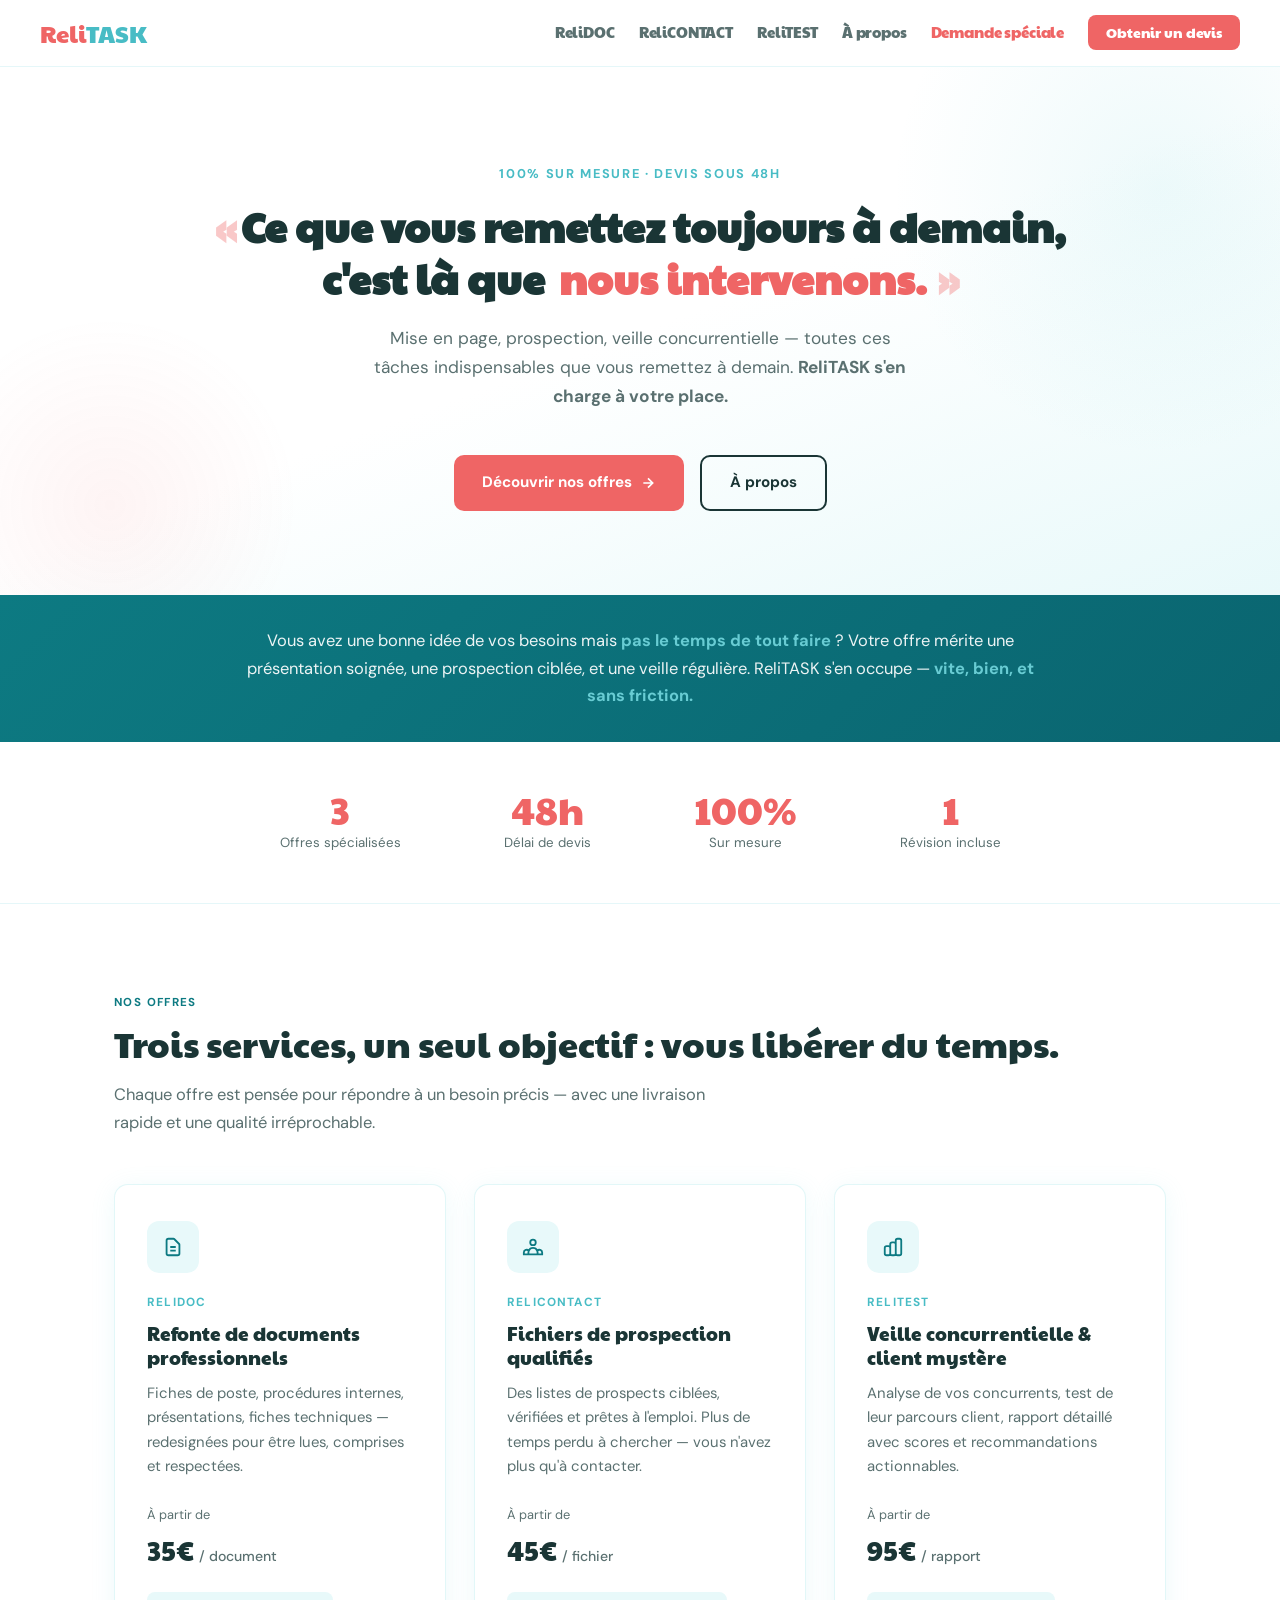
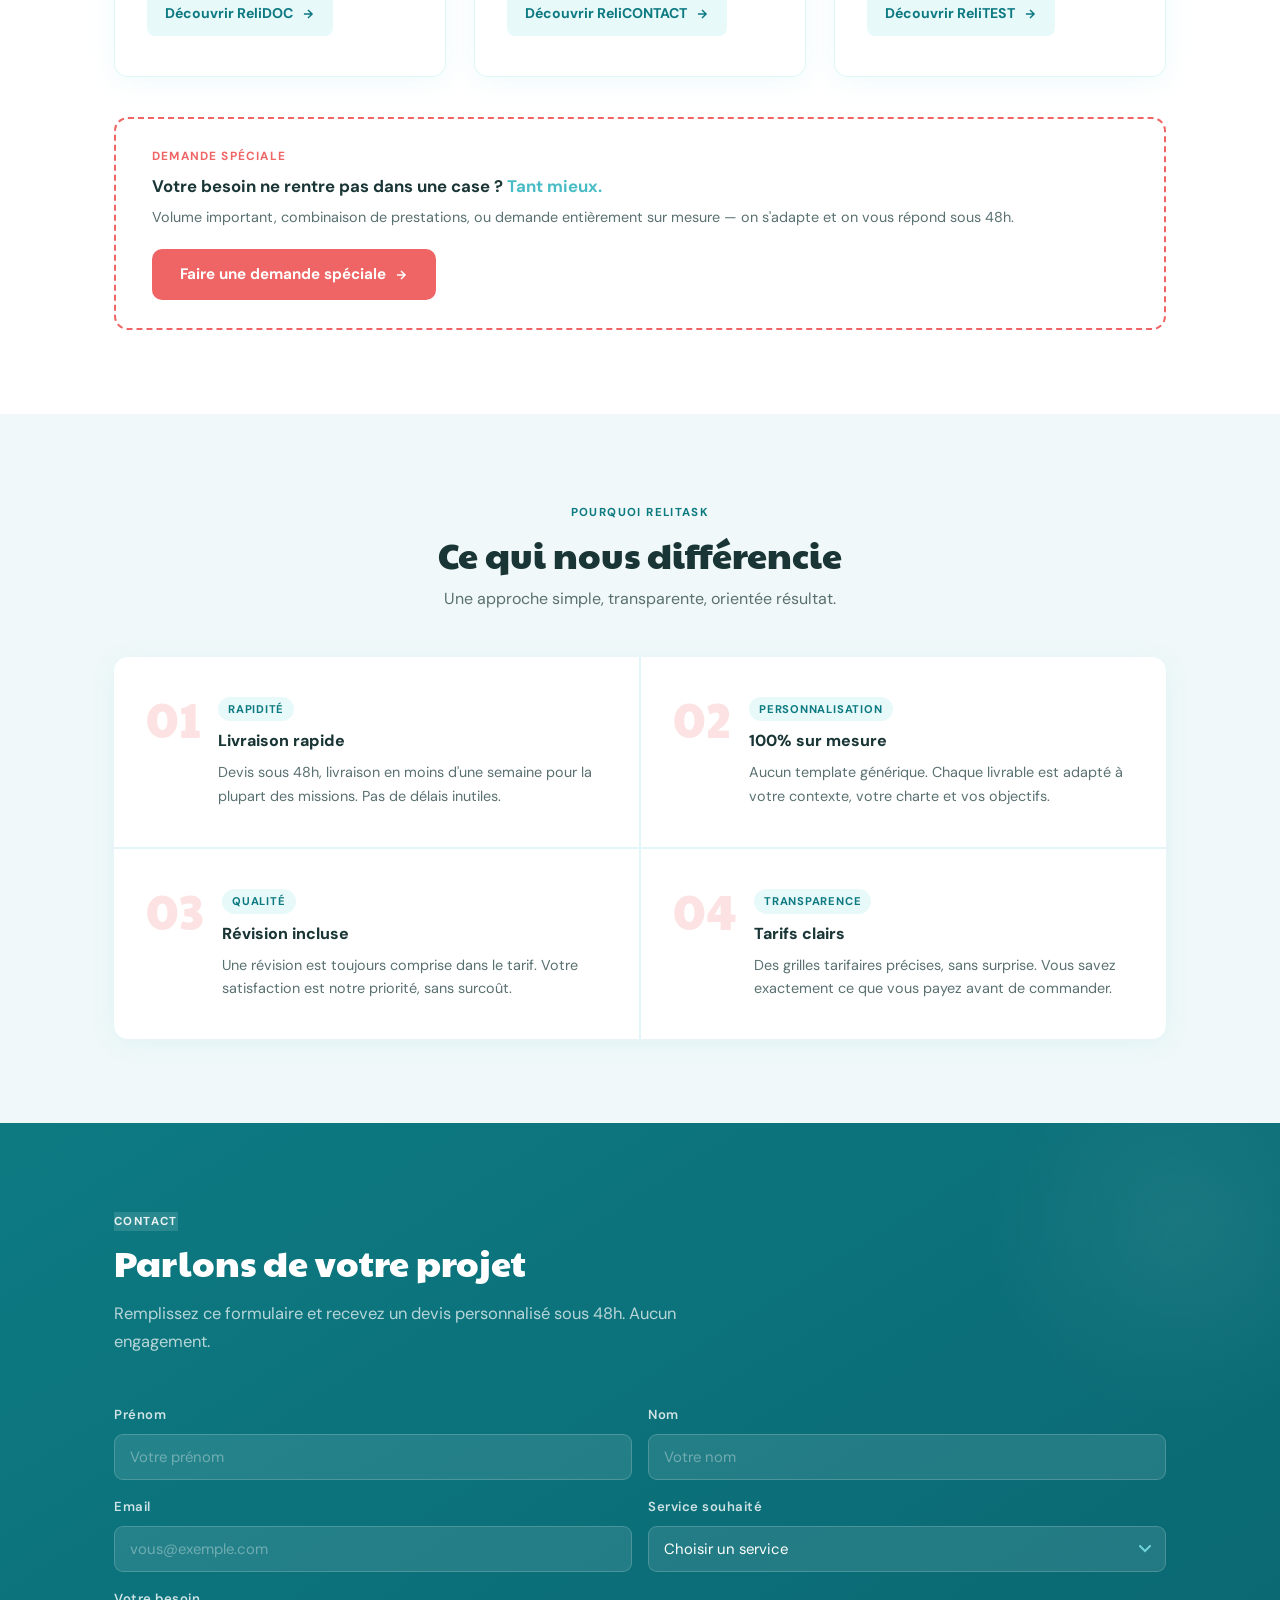
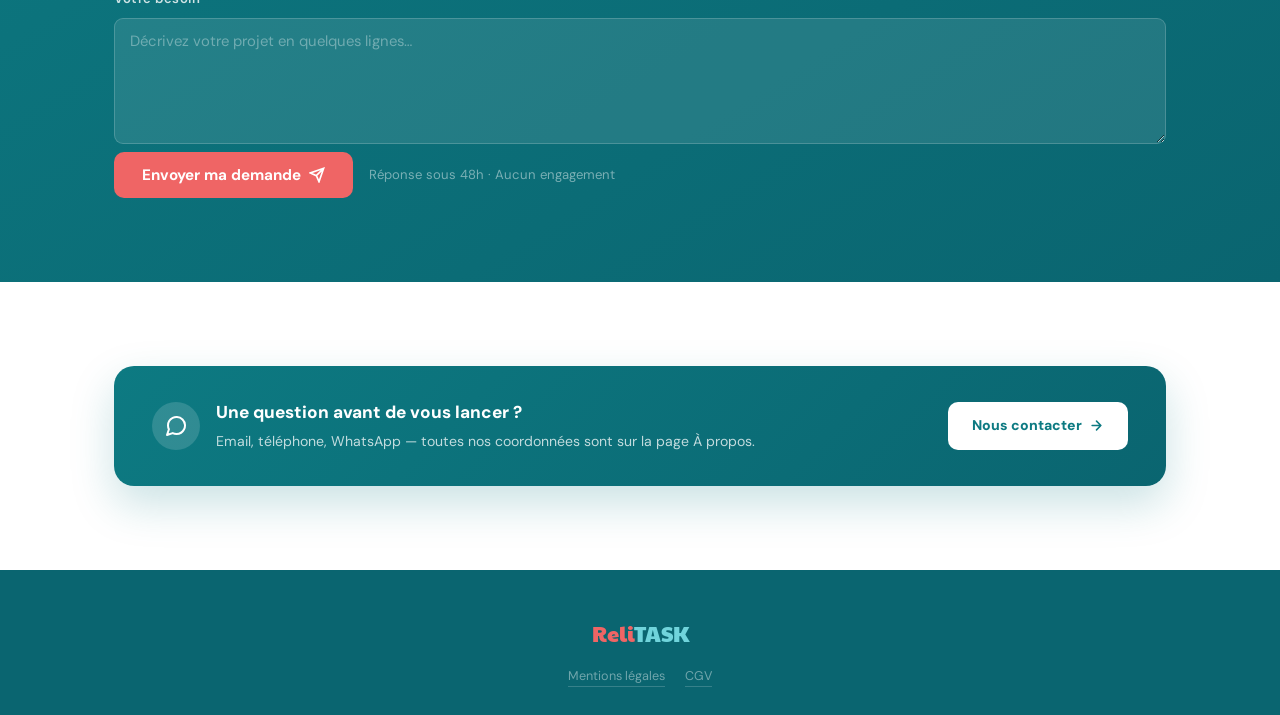
==== commit 35c7e800: "Add files via upload" ====
--- a/index.html
+++ b/index.html
@@ -3,11 +3,44 @@
 <head>
   <meta charset="UTF-8" />
   <meta name="viewport" content="width=device-width, initial-scale=1.0" />
+  <meta name="google-site-verification" content="-C9bqLMu0PASpeDxEGd7YdfkoAOOzR3UQL8WU6WSNHY" />
   <title>ReliTASK — Déléguer pour mieux avancer</title>
   <link rel="stylesheet" href="style.css" />
   <link rel="preconnect" href="https://fonts.googleapis.com" />
   <link href="https://fonts.googleapis.com/css2?family=DM+Sans:ital,opsz,wght@0,9..40,300;0,9..40,400;0,9..40,500;0,9..40,600;0,9..40,700;0,9..40,800;1,9..40,400&family=Paytone+One&display=swap" rel="stylesheet" />
   <style>
+    #services, #contact { scroll-margin-top: 90px; }
+    body { overflow-x: hidden; }
+    @media (max-width: 600px) {
+      .hero__title span[style*="nowrap"] { white-space: normal !important; }
+      .hero__title { font-size: clamp(1.5rem, 6.5vw, 2rem) !important; }
+    }
+    /* ===== HAMBURGER MENU ===== */
+    .nav-burger { display: none; background: none; border: none; padding: 8px; cursor: pointer; flex-direction: column; gap: 5px; border-radius: 8px; transition: background 0.18s ease; }
+    .nav-burger:hover { background: rgba(112,212,219,0.1); }
+    .nav-burger span { display: block; width: 22px; height: 2px; background: var(--text-dark); border-radius: 2px; transition: transform 0.25s ease, opacity 0.2s ease; }
+    .navbar.nav-open .nav-burger span:nth-child(1) { transform: translateY(7px) rotate(45deg); }
+    .navbar.nav-open .nav-burger span:nth-child(2) { opacity: 0; transform: scaleX(0); }
+    .navbar.nav-open .nav-burger span:nth-child(3) { transform: translateY(-7px) rotate(-45deg); }
+    @media (max-width: 768px) {
+      .nav-burger { display: flex; }
+      .nav-links { display: none !important; position: absolute; top: 66px; left: 0; right: 0; background: rgba(255,255,255,0.98); backdrop-filter: blur(16px); flex-direction: column !important; gap: 0 !important; padding: 8px 0 18px; box-shadow: 0 12px 32px rgba(13,122,130,0.12); border-top: 1px solid rgba(112,212,219,0.2); z-index: 99; list-style: none; }
+      .navbar.nav-open .nav-links { display: flex !important; }
+      .nav-links li { width: 100%; }
+      .nav-links a { padding: 13px 24px !important; display: block; font-size: 1rem !important; border-bottom: 1px solid rgba(112,212,219,0.1); }
+      .nav-links li:last-child a { border-bottom: none; }
+      .nav-cta { margin: 10px 24px 0 !important; border-radius: 8px !important; text-align: center !important; display: block !important; }
+    }
+    .contact-cta-bar { background: linear-gradient(135deg, var(--cyan-deep), var(--cyan-richer)); border-radius: 20px; padding: 32px 38px; display: flex; align-items: center; justify-content: space-between; gap: 22px; color: var(--white); box-shadow: 0 18px 44px rgba(13,122,130,0.22); }
+    .contact-cta-bar__left { display: flex; align-items: center; gap: 16px; }
+    .contact-cta-bar__icon { width: 48px; height: 48px; border-radius: 50%; background: rgba(255,255,255,0.15); display: flex; align-items: center; justify-content: center; flex-shrink: 0; }
+    .contact-cta-bar__icon svg { width: 24px; height: 24px; color: var(--white); }
+    .contact-cta-bar__text strong { display: block; font-size: 1.08rem; font-weight: 800; margin-bottom: 3px; }
+    .contact-cta-bar__text p { margin: 0; font-size: 0.88rem; color: rgba(255,255,255,0.75); }
+    .contact-cta-bar__btn { background: var(--white); color: var(--cyan-deep); padding: 12px 24px; border-radius: 10px; font-weight: 800; font-size: 0.88rem; white-space: nowrap; display: inline-flex; align-items: center; gap: 7px; transition: transform 0.2s ease, box-shadow 0.2s ease; text-decoration: none; flex-shrink: 0; }
+    .contact-cta-bar__btn:hover { transform: translateY(-2px); box-shadow: 0 10px 22px rgba(0,0,0,0.18); }
+    .contact-cta-bar__btn svg { width: 15px; height: 15px; }
+    @media (max-width: 700px) { .contact-cta-bar { flex-direction: column; text-align: center; padding: 28px 22px; } .contact-cta-bar__left { flex-direction: column; } }
     /* HERO — animation mot par mot */
     .hero__title .word {
       display: inline-block;
@@ -110,6 +143,9 @@
       <li><a href="devis-special.html" class="nav-special">Demande spéciale</a></li>
       <li><a href="#contact" class="nav-cta">Obtenir un devis</a></li>
     </ul>
+    <button class="nav-burger" aria-label="Menu" aria-expanded="false">
+      <span></span><span></span><span></span>
+    </button>
   </div>
 </nav>
 
@@ -262,7 +298,8 @@
     <div class="badge">Contact</div>
     <h2 class="section-title">Parlons de votre projet</h2>
     <p class="section-sub">Remplissez ce formulaire et recevez un devis personnalisé sous 48h. Aucun engagement.</p>
-    <form id="contact-form" action="https://formspree.io/f/YOUR_FORM_ID" method="POST">
+    <form id="contact-form" action="https://formspree.io/f/mkoaawno" method="POST">
+      <input type="hidden" name="_subject" value="[ReliTASK] Nouveau devis — Page d'accueil">
       <div class="form-grid">
         <div class="form-group">
           <label for="prenom">Prénom</label>
@@ -303,9 +340,25 @@
   </div>
 </section>
 
+<section class="section">
+  <div class="container">
+    <div class="contact-cta-bar reveal">
+      <div class="contact-cta-bar__left">
+        <div class="contact-cta-bar__icon">
+          <svg xmlns="http://www.w3.org/2000/svg" viewBox="0 0 24 24" fill="none" stroke="currentColor" stroke-width="2" stroke-linecap="round" stroke-linejoin="round"><path d="M21 11.5a8.38 8.38 0 01-.9 3.8 8.5 8.5 0 01-7.6 4.7 8.38 8.38 0 01-3.8-.9L3 21l1.9-5.7a8.38 8.38 0 01-.9-3.8 8.5 8.5 0 014.7-7.6 8.38 8.38 0 013.8-.9h.5a8.48 8.48 0 018 8v.5z"/></svg>
+        </div>
+        <div class="contact-cta-bar__text">
+          <strong>Une question avant de vous lancer ?</strong>
+          <p>Email, téléphone, WhatsApp — toutes nos coordonnées sont sur la page À propos.</p>
+        </div>
+      </div>
+      <a href="a-propos.html#contact" class="contact-cta-bar__btn">Nous contacter <svg xmlns="http://www.w3.org/2000/svg" viewBox="0 0 24 24" fill="none" stroke="currentColor" stroke-width="2.5" stroke-linecap="round" stroke-linejoin="round"><path d="M5 12h14M12 5l7 7-7 7"/></svg></a>
+    </div>
+  </div>
+</section>
+
 <footer class="footer">
   <div class="footer__logo"><span class="reli">Reli</span><span class="task">TASK</span></div>
-  <div class="footer__info">SIRET : 372865328762928763 · <a href="mailto:relitask@etik.com">relitask@etik.com</a></div>
   <div class="footer__legal">
     <a href="mentions-legales.html">Mentions légales</a>
     <a href="mentions-legales.html#cgv">CGV</a>
@@ -316,18 +369,25 @@
   const obs = new IntersectionObserver((e) => e.forEach(x => { if (x.isIntersecting) x.target.classList.add('visible'); }), { threshold: 0.1 });
   document.querySelectorAll('.reveal').forEach(el => obs.observe(el));
 
-  const form = document.getElementById('contact-form');
-  if (form) {
-    form.addEventListener('submit', function(e) {
-      e.preventDefault();
-      const action = form.getAttribute('action');
-      if (action && action.includes('YOUR_FORM_ID')) {
-        document.getElementById('form-success').style.display = 'block';
-        form.reset();
-        return;
+  // Hamburger menu
+  const navbar = document.querySelector('.navbar');
+  const burger = document.querySelector('.nav-burger');
+  if (burger && navbar) {
+    burger.addEventListener('click', () => {
+      const isOpen = navbar.classList.toggle('nav-open');
+      burger.setAttribute('aria-expanded', isOpen);
+    });
+    document.addEventListener('click', (e) => {
+      if (!navbar.contains(e.target)) {
+        navbar.classList.remove('nav-open');
+        burger.setAttribute('aria-expanded', 'false');
       }
-      fetch(form.action, { method: 'POST', body: new FormData(form), headers: { 'Accept': 'application/json' } })
-        .then(r => { if (r.ok) { form.reset(); document.getElementById('form-success').style.display = 'block'; } });
+    });
+    document.querySelectorAll('.nav-links a').forEach(link => {
+      link.addEventListener('click', () => {
+        navbar.classList.remove('nav-open');
+        burger.setAttribute('aria-expanded', 'false');
+      });
     });
   }
 </script>
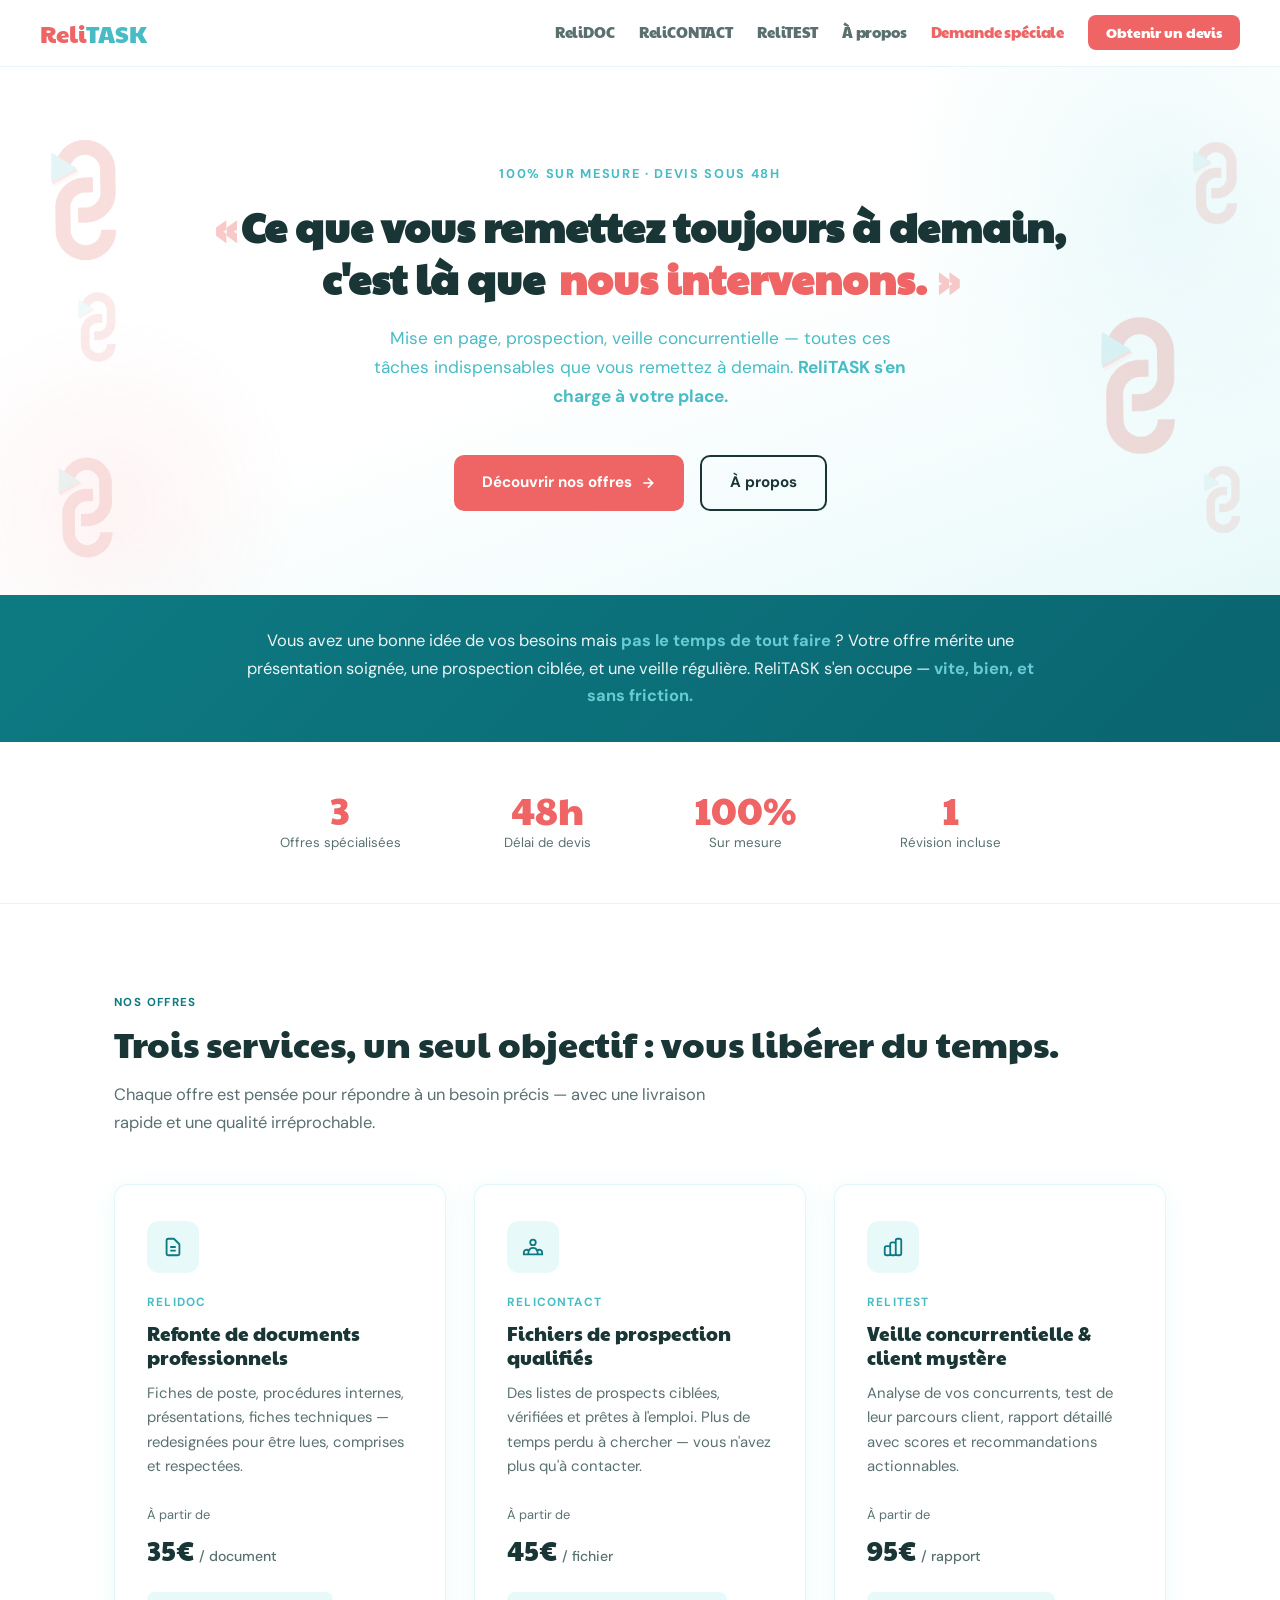
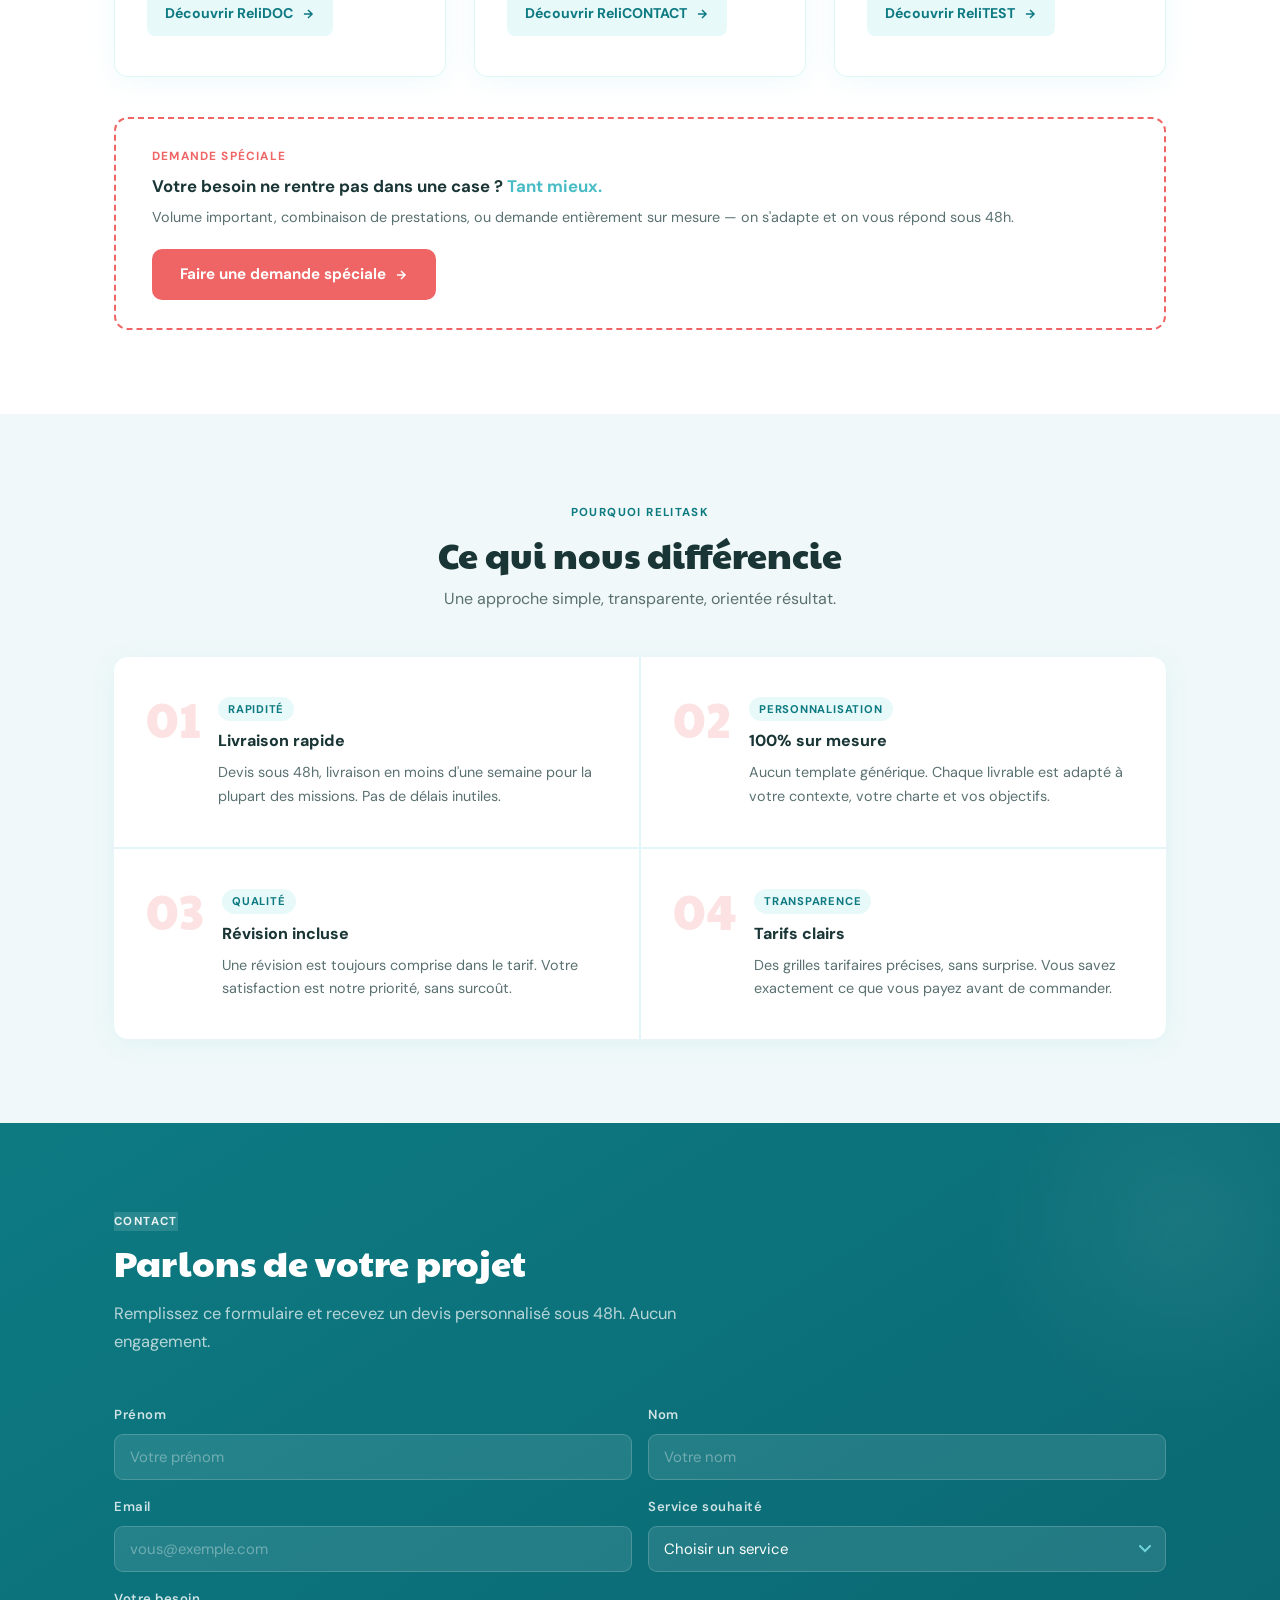
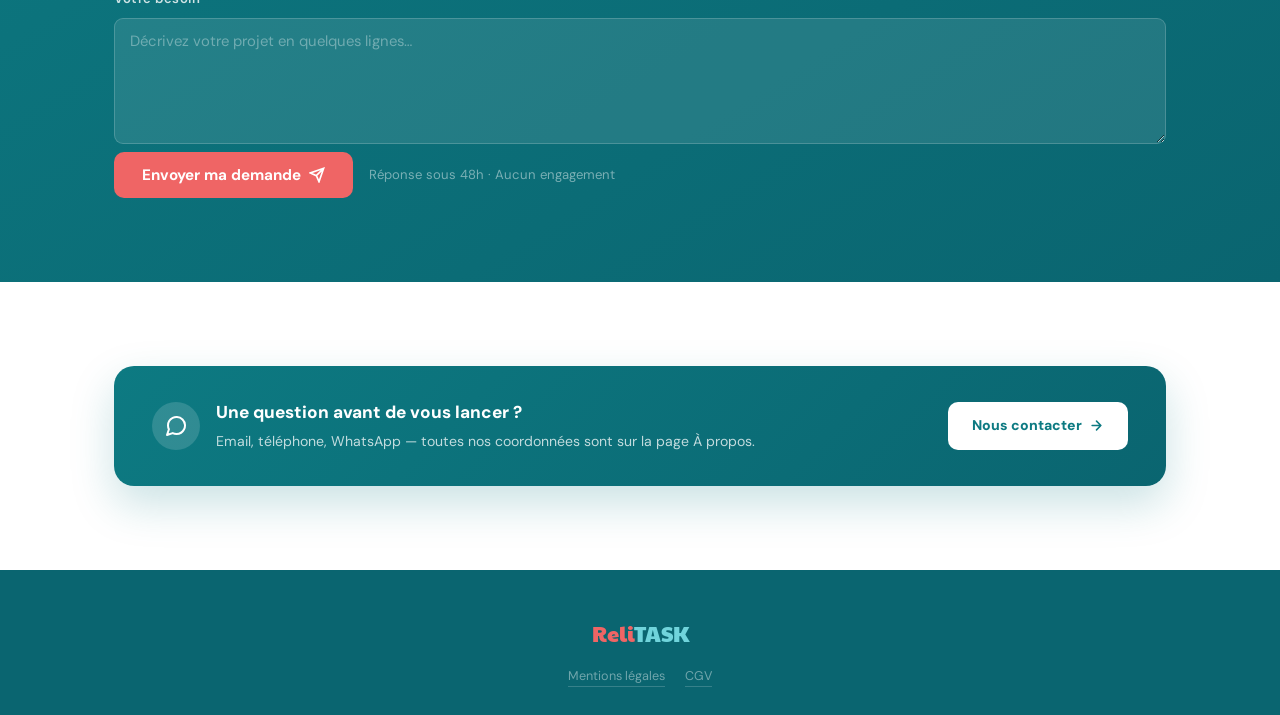
==== commit 9670bed6: "Add files via upload" ====
--- a/index.html
+++ b/index.html
@@ -15,6 +15,21 @@
       .hero__title span[style*="nowrap"] { white-space: normal !important; }
       .hero__title { font-size: clamp(1.5rem, 6.5vw, 2rem) !important; }
     }
+    .hero__confetti-item {
+      position: absolute;
+      z-index: 0;
+      pointer-events: none;
+      opacity: 0;
+      animation: confettiFade 1s ease forwards, confettiFloat 8s ease-in-out infinite;
+      animation-delay: var(--delay, 0s), var(--delay, 0s);
+    }
+    @keyframes confettiFade { to { opacity: var(--op, 0.18); } }
+    @keyframes confettiFloat {
+      0%, 100% { transform: rotate(var(--rot, 0deg)) translateY(0); }
+      50% { transform: rotate(calc(var(--rot, 0deg) + 5deg)) translateY(-16px); }
+    }
+    @media (max-width: 900px) { .hero__confetti-item { display: none; } }
+    .hero__desc { color: var(--cyan-dark) !important; }
     /* ===== HAMBURGER MENU ===== */
     .nav-burger { display: none; background: none; border: none; padding: 8px; cursor: pointer; flex-direction: column; gap: 5px; border-radius: 8px; transition: background 0.18s ease; }
     .nav-burger:hover { background: rgba(112,212,219,0.1); }
@@ -151,6 +166,12 @@
 
 <!-- HERO -->
 <section class="hero">
+  <img src="images/logo-relitask.png" alt="" class="hero__confetti-item" style="top:9%; left:2%; width:115px; --op:0.22; --rot:-18deg; animation-duration:1s,7.5s; animation-delay:0.1s,0.1s;" />
+  <img src="images/logo-relitask.png" alt="" class="hero__confetti-item" style="top:40%; left:5%; width:66px; --op:0.14; --rot:14deg; animation-duration:1s,6.5s; animation-delay:0.5s,0.5s;" />
+  <img src="images/logo-relitask.png" alt="" class="hero__confetti-item" style="top:70%; left:3%; width:95px; --op:0.18; --rot:-8deg; animation-duration:1s,9s; animation-delay:0.9s,0.9s;" />
+  <img src="images/logo-relitask.png" alt="" class="hero__confetti-item" style="top:11%; right:2%; width:78px; --op:0.16; --rot:16deg; animation-duration:1s,8s; animation-delay:0.3s,0.3s;" />
+  <img src="images/logo-relitask.png" alt="" class="hero__confetti-item" style="top:42%; right:6%; width:130px; --op:0.24; --rot:-12deg; animation-duration:1s,7s; animation-delay:0.7s,0.7s;" />
+  <img src="images/logo-relitask.png" alt="" class="hero__confetti-item" style="top:73%; right:2%; width:64px; --op:0.13; --rot:20deg; animation-duration:1s,6s; animation-delay:1.2s,1.2s;" />
   <div class="hero__label">100% sur mesure · Devis sous 48h</div>
   <h1 class="hero__title" style="font-size:clamp(1.6rem, 3.2vw, 2.6rem); display:flex; flex-direction:column; align-items:center; gap:0.15em;">
     <span style="white-space:nowrap;"><span class="hero-guillemet-open">«</span><span class="word w1">Ce</span>&nbsp;<span class="word w2">que</span>&nbsp;<span class="word w3">vous</span>&nbsp;<span class="word w4">remettez</span>&nbsp;<span class="word w5">toujours</span>&nbsp;<span class="word w6">à</span>&nbsp;<span class="word w7">demain,</span></span>
